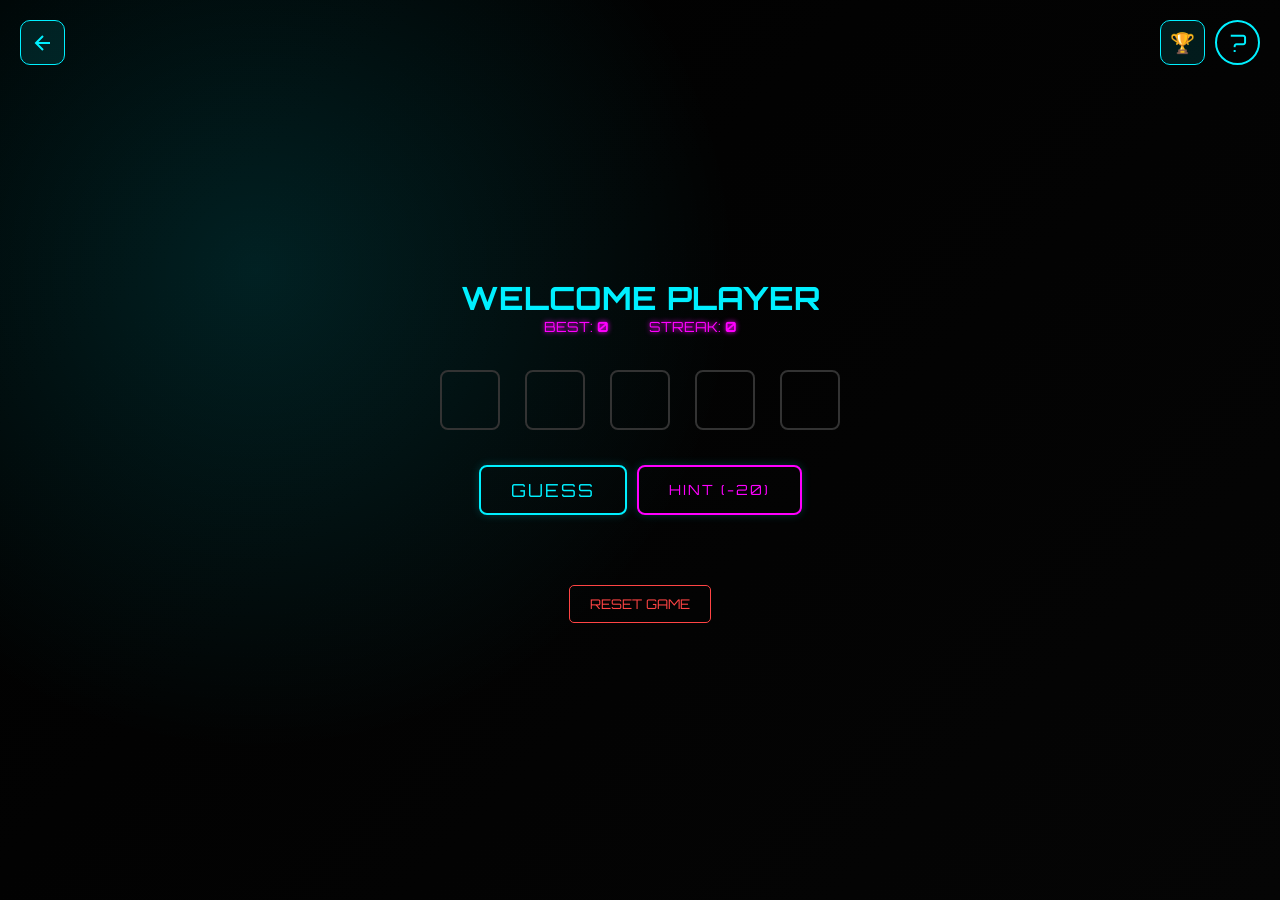
==== game.html @ 66112d00 "update game page" ====
<!DOCTYPE html>
<html lang="en">
<head>
    <meta charset="UTF-8">
    <title>GMT Neon Word Game</title>
    <meta name="viewport" content="width=device-width, initial-scale=1.0">
    <link href="https://fonts.googleapis.com/css2?family=Orbitron:wght@400;700&display=swap" rel="stylesheet">
    <link rel="stylesheet" href="style.css">
</head>
<body>
    <canvas id="particles"></canvas>
    
    <button id="back-to-home" class="back-home-btn" title="Back to Home">
        <svg viewBox="0 0 24 24" width="24" height="24" stroke="currentColor" stroke-width="2" fill="none"><path d="M19 12H5M12 19l-7-7 7-7"/></svg>
    </button>

    <div class="top-right-controls" style="position: fixed; top: 20px; right: 20px; display: flex; gap: 10px; z-index: 1001;">
        <button id="leaderboard-toggle" class="icon-btn" title="Leaderboard">🏆</button>
        <button id="help-btn" class="help-btn">?</button>
    </div>

    <div id="leaderboard-sidebar" class="sidebar">
        <div class="sidebar-header">
            <h3>TOP AGENTS</h3>
            <button id="close-sidebar" class="close-btn">&times;</button>
        </div>
        <div id="leaderboard-list-sidebar">
            </div>
    </div>

    <div id="help-modal" class="modal-overlay">
        <div class="modal-box neon-border">
            <span id="close-help" class="close-btn">&times;</span>
            <h2>HOW TO PLAY</h2>
            <ul class="help-list">
                <li>Guess the <strong>NEON WORD</strong> in 6 tries.</li>
                <li><strong>Pos:</strong> Letters in correct spots.</li>
                <li><strong>Letter:</strong> Right letter, wrong spot.</li>
            </ul>
            <button id="got-it-btn" class="confirm-btn">GOT IT!</button>
        </div>
    </div>

    <div id="win-modal" class="modal-overlay">
        <div class="modal-box neon-border-green">
            <h2 id="win-title">MISSION SUCCESS</h2>
            <p id="win-message">You decoded the word!</p>
            <div style="margin: 20px 0;">
                <h3 id="final-score-display" style="color: #ff00ff;">SCORE: 0</h3>
                <p id="streak-display" style="font-size: 12px; color: #00ff44;">STREAK: 1 DAY</p>
            </div>
            <button id="win-close-btn" class="glow-btn">PLAY AGAIN</button>
        </div>
    </div>

    <div class="game-container">
        <h1 id="welcome-text">WELCOME PLAYER</h1>
        
        <div class="scoreboard-bar">
            <span>BEST: <strong id="high-score-val">0</strong></span>
            <span>STREAK: <strong id="streak-val">0</strong></span>
        </div>

        <div class="guess-box">
            <div id="tile-container">
                <div class="tile"></div><div class="tile"></div><div class="tile"></div><div class="tile"></div><div class="tile"></div>
            </div>
            <div class="action-buttons" style="display: flex; gap: 10px; justify-content: center; margin-top: 20px;">
                <button id="submit-btn" class="glow-btn">GUESS</button>
                <button id="hint-btn" class="glow-btn" style="border-color: #ff00ff; color: #ff00ff; font-size: 14px;">HINT (-20)</button>
            </div>
        </div>

        <div id="result"></div>
        <div id="history"></div>

        <div id="keyboard">
            <div class="keyboard-row" id="row1"></div>
            <div class="keyboard-row" id="row2"></div>
            <div class="keyboard-row" id="row3"></div>
        </div> 

        <audio id="clickSound" src="click.mp3"></audio>
        <audio id="winSound" src="win.mp3"></audio>
        
        <button id="reset-btn" class="danger-glow-btn">RESET GAME</button>
    </div>

    <script src="script.js"></script>
</body>
</html>
---- style.css ----
* { box-sizing: border-box; margin: 0; padding: 0; font-family: 'Orbitron', sans-serif; }
body {
    display: flex; justify-content: center; align-items: center; height: 100vh;
    background: radial-gradient(circle at 20% 30%, #00f0ff22 0%, transparent 40%),
                linear-gradient(135deg, #000000 0%, #050505 100%);
    color: #00f0ff; overflow: hidden;
}

/* --- NEW: Light Mode Theme --- */
body.light-mode {
    /* Soft, clean gradient background instead of plain white */
    background: radial-gradient(circle at 50% 50%, #f0f4f8 0%, #d9e2ec 100%) !important;
    color: #102a43 !important; /* Deep navy for premium readability */
}
/* Glassmorphism Card Effect */
body.light-mode .main-menu, 
body.light-mode .game-container, 
body.light-mode .modal-box, 
body.light-mode .modal-content {
    background: rgba(255, 255, 255, 0.8) !important;
    backdrop-filter: blur(10px);
    border: 1px solid rgba(255, 255, 255, 0.3) !important;
    box-shadow: 0 15px 35px rgba(0, 0, 0, 0.05) !important;
    color: #102a43 !important;
}

/* Profile Box Upgrade */
body.light-mode .profile-box {
    background: #ffffff !important;
    border: 2px solid #00d9ff !important;
    box-shadow: 0 4px 15px rgba(0, 217, 255, 0.2) !important;
}
/* Tiles & Buttons in Light Mode */
body.light-mode .tile {
    background: white;
    border: 2px solid #bcccdc;
    color: #102a43;
}

body.light-mode .tile.active {
    border-color: #00d9ff;
    box-shadow: 0 0 10px rgba(0, 217, 255, 0.3);
}
body.light-mode .game-title {
    color: #007ace;
    text-shadow: none; 
}
body.light-mode .key {
    background: #edf2f7;
    border-color: #cbd5e0;
    color: #4a5568;
}
body.light-mode .key:hover {
    background: #e2e8f0;
}
body.light-mode .start-game-btn {
    background: linear-gradient(135deg, #00d9ff, #00b4d8) !important;
    color: white !important;
    border: none !important;
    box-shadow: 0 4px 15px rgba(0, 217, 255, 0.4) !important;
}

/* Adjust Glow Buttons for Light Bg */
body.light-mode .glow-btn {
    background: linear-gradient(135deg, #6200ea, #3700b3) !important; /* Settings Purple */
    color: white !important;
    border: none !important;
}

body.light-mode .glow-btn:hover {
    background: #0088ff;
    color: #ffffff;
}
body.light-mode .help-btn-home {
    background: linear-gradient(135deg, #d81b60, #ad1457) !important; /* Help Pink */
    color: white !important;
    border: none !important;
}
body.light-mode .exit-btn {
    background: #334e68 !important; /* Neutral Dark Grey/Blue */
    color: white !important;
    border: none !important;
}
/* Modal text specifically */
body.light-mode .modal-box p, 
body.light-mode .modal-box li {
    color: #4a5568;
}
/* --- Settings & Scoreboard Styles --- */
.setting-row {
    display: flex;
    justify-content: space-between;
    align-items: center;
    margin: 20px 0;
}

.scoreboard-bar {
    display: flex;
    justify-content: center;
    gap: 40px;
    margin-bottom: 20px;
    font-size: 14px;
    color: #ff00ff;
    text-shadow: 0 0 5px #ff00ff;
}

input[type="range"] {
    accent-color: #00f0ff;
    cursor: pointer;
    width: 120px;
}
.main-menu {
    text-align: center;
    z-index: 5;
    display: flex;
    flex-direction: column;
    align-items: center;
}

.game-title {
    font-size: 70px;
    line-height: 0.9;
    margin-bottom: 40px;
    color: #00f0ff;
    text-shadow: 0 0 10px #00f0ff, 0 0 30px #0088ff;
    letter-spacing: 5px;
}

.profile-box {
    margin-bottom: 30px;
    padding: 20px;
    border: 1px solid #00f0ff;
    background: rgba(0, 240, 255, 0.05);
    box-shadow: 0 0 15px #00f0ff33;
    border-radius: 12px;
}

#display-name {
    font-size: 18px;
    margin-bottom: 5px;
}

#credit-score {
    font-size: 26px;
    color: #ff00ff; 
    text-shadow: 0 0 10px #ff00ff;
}

/* --- Buttons --- */
.menu-buttons {
    display: flex;
    flex-direction: column;
    gap: 15px;
}

.start-game-btn {
    padding: 15px 40px;
    font-size: 20px;
    background: transparent;
    border: 2px solid #00f0ff;
    color: #00f0ff;
    cursor: pointer;
    transition: 0.3s;
    box-shadow: 0 0 15px #00f0ff;
    text-shadow: 0 0 10px #00f0ff;
}

.start-game-btn:hover {
    background: #00f0ff;
    color: black;
}

.exit-btn {
    padding: 10px 25px;
    background: transparent;
    border: 1px solid #ff4444;
    color: #ff4444;
    cursor: pointer;
    transition: 0.3s;
}

.exit-btn:hover {
    background: #ff4444;
    color: white;
    box-shadow: 0 0 15px #ff4444;
}
/* --- Modals  --- */

.modal{
    position: fixed;
    top: 0;
    left: 0;
    width: 100%;
    height: 100%;
    background: rgba(0, 0, 0, 0.9);
    backdrop-filter: blur(8px);
    display: none; 
    justify-content: center;
    align-items: center;
    z-index: 1000;
}

.modal-content{
    background: #0a0a0a;
    padding: 40px;
    border: 2px solid #00f0ff;
    box-shadow: 0 0 25px #00f0ff;
    text-align: center;
    width: 350px;
    border-radius: 15px;
    position: relative;
}

.modal-overlay {
    position: fixed; top: 0; left: 0; width: 100%; height: 100%;
    background: rgba(0, 0, 0, 0.85); display: none; justify-content: center; align-items: center; z-index: 2000;
}
.modal-box {
    background: #0a0a0a; padding: 40px; border: 2px solid #00f0ff; border-radius: 15px;
    text-align: center; width: 400px; box-shadow: 0 0 30px rgba(0, 240, 255, 0.3);
}
.neon-border-red { border-color: #ff4444; box-shadow: 0 0 30px rgba(255, 68, 68, 0.3); }
.neon-border-green { border-color: #00ff44; box-shadow: 0 0 30px rgba(0, 255, 68, 0.3); }
/* .neon-border-green {
    border-color: #00ff44 !important;
    box-shadow: 0 0 25px #00ff44 !important;
} */
.modal-content input {
    width: 100%;
    padding: 12px;
    margin: 20px 0;
    background: black;
    border: 1px solid #00f0ff;
    color: #00f0ff;
    text-align: center;
    outline: none;
}

.confirm-btn {
    padding: 10px 30px;
    background: transparent;
    border: 1px solid #00f0ff;
    color: #00f0ff;
    cursor: pointer;
    transition: 0.3s;
}

.confirm-btn:hover {
    background: #00f0ff;
    color: black;
}

.exit-btn-final {
    padding: 10px 30px;
    background: #ff4444;
    border: none;
    color: white;
    cursor: pointer;
    box-shadow: 0 0 10px #ff4444;
}


.game-container {
    text-align: center;
    z-index: 1;
}

#tile-container {
    display: flex;
    justify-content: center;
    gap: 15px;
    margin: 30px 0;
}

.tile {
    width: 60px; height: 60px; border: 2px solid #333; margin: 5px;
    display: flex; justify-content: center; align-items: center; font-size: 28px;
    border-radius: 8px; transition: 0.2s;
}
.tile.active { border-color: #00f0ff; box-shadow: 0 0 10px #00f0ff; }

#keyboard {
    margin-top: 30px;
}

.keyboard-row {
    display: flex;
    justify-content: center;
    margin: 5px 0;
}

.key {
    background: rgba(0, 240, 255, 0.1);
    border: 1px solid #00f0ff;
    color: #00f0ff;
    padding: 12px 18px;
    margin: 4px;
    border-radius: 8px;
    cursor: pointer;
    font-size: 14px;
    font-weight: bold;
    transition: 0.2s;
}

.key:hover {
    background: #00f0ff;
    color: black;
    box-shadow: 0 0 15px #00f0ff;
}

.key.large {
    min-width: 80px;
}


.loading {
    position: fixed;
    top: 0;
    left: 0;
    width: 100%;
    height: 100%;
    background: black;
    display: none;
    flex-direction: column;
    justify-content: center;
    align-items: center;
    z-index: 2000;
}

.loader {
    border: 4px solid transparent;
    border-top: 4px solid #00f0ff;
    border-radius: 50%;
    width: 60px;
    height: 60px;
    animation: spin 1s linear infinite;
    margin-bottom: 20px;
}

@keyframes spin {
    to { transform: rotate(360deg); }
}


.help-btn {
    position: fixed;
    top: 20px;
    right: 20px;
    width: 45px;
    height: 45px;
    border-radius: 50%;
    background: transparent;
    border: 2px solid #00f0ff;
    color: #00f0ff;
    font-size: 24px;
    cursor: pointer;
    z-index: 1000;
}


#particles {
    position: fixed;
    top: 0;
    left: 0;
    z-index: -1;
}


.key.correct { background: #00ff44 !important; color: black; }
.key.present { background: #ffff00 !important; color: black; }
.key.absent { background: #333 !important; opacity: 0.4; }

/* --- Navigation Arrow --- */
.back-home-btn {
    position: fixed; top: 20px; left: 20px;
    background: rgba(0, 240, 255, 0.1); border: 1px solid #00f0ff; color: #00f0ff;
    width: 45px; height: 45px; border-radius: 10px; cursor: pointer; z-index: 1000;
    display: flex; justify-content: center; align-items: center; transition: 0.3s;
}
.back-home-btn:hover { background: #00f0ff; color: black; box-shadow: 0 0 20px #00f0ff; }

.modal-box {
    padding: 30px; 
    line-height: 1.5;
}

.help-list {
    text-align: left;
    margin: 20px 0;
    padding-left: 20px;
}




/* --- Attractive Game Buttons --- */
.glow-btn {
    padding: 12px 30px; font-size: 18px; background: transparent; border: 2px solid #00f0ff;
    color: #00f0ff; cursor: pointer; border-radius: 8px; transition: 0.4s;
    text-transform: uppercase; letter-spacing: 2px; box-shadow: 0 0 10px rgba(0, 240, 255, 0.2);
}
.glow-btn:hover { background: #00f0ff; color: black; box-shadow: 0 0 30px #00f0ff; }

.danger-glow-btn {
    margin-top: 25px; padding: 10px 20px; background: transparent; border: 1px solid #ff4444;
    color: #ff4444; cursor: pointer; border-radius: 5px; transition: 0.3s;
}
.danger-glow-btn:hover { background: #ff4444; color: white; box-shadow: 0 0 15px #ff4444; }

.help-btn-home {
    padding: 10px 25px;
    background: transparent;
    border: 1px solid #ff00ff;
    color: #ff00ff;
    cursor: pointer;
    transition: 0.3s;
    margin-top: 5px;
}
.help-btn-home:hover {
    background: #ff00ff;
    color: white;
    box-shadow: 0 0 15px #ff00ff;
}
/* Hint Tile Animation */
.tile.hint-reveal {
    border-color: #ff00ff !important;
    color: #ff00ff !important;
    text-shadow: 0 0 15px #ff00ff;
    animation: pulse-hint 1.5s infinite;
}

@keyframes pulse-hint {
    0% { transform: scale(1); opacity: 1; }
    50% { transform: scale(1.1); opacity: 0.7; }
    100% { transform: scale(1); opacity: 1; }
}

/* Light Mode Adjustment for Hint */
body.light-mode #hint-btn {
    background: linear-gradient(135deg, #ff00ff, #b300b3) !important;
    color: white !important;
    border: none !important;
}
#final-score-display {
    animation: glow-pulse 1.5s infinite;
    font-weight: bold;
}@keyframes glow-pulse {
    0% { text-shadow: 0 0 5px #ff00ff; }
    50% { text-shadow: 0 0 20px #ff00ff, 0 0 30px #00f0ff; }
    100% { text-shadow: 0 0 5px #ff00ff; }
}
/* Floating Trophy Button */
.icon-btn {
    width: 45px;
    height: 45px;
    display: flex;
    justify-content: center;
    align-items: center;
    background: rgba(0, 240, 255, 0.1);
    border: 1px solid #00f0ff;
    border-radius: 10px;
    cursor: pointer;
    font-size: 20px;
    transition: 0.3s;
}

.icon-btn:hover { box-shadow: 0 0 20px #00f0ff; background: #00f0ff; }

/* The Sidebar */
.sidebar {
    position: fixed;
    top: 0;
    right: -350px; /* Hidden by default */
    width: 300px;
    height: 100%;
    background: rgba(10, 10, 10, 0.85);
    backdrop-filter: blur(15px);
    border-left: 2px solid #00f0ff;
    z-index: 2001;
    transition: 0.5s cubic-bezier(0.175, 0.885, 0.32, 1.275);
    padding: 30px;
}
.sidebar.open { right: 0; }

.sidebar-header {
    display: flex; justify-content: space-between; align-items: center;
    margin-bottom: 30px; border-bottom: 1px solid #00f0ff; padding-bottom: 10px;
}

/* Leaderboard Rows */
.leader-row {
    display: flex; justify-content: space-between; align-items: center;
    padding: 15px 10px; margin-bottom: 10px;
    background: rgba(255, 255, 255, 0.05);
    border-radius: 8px; transition: 0.3s;
}
.leader-row:hover { background: rgba(0, 240, 255, 0.1); transform: translateX(-5px); }

/* Highlight Rank 1 */
.leader-row:nth-child(1) { border: 1px solid #ff00ff; box-shadow: 0 0 10px rgba(255, 0, 255, 0.3); }

/* Light Mode Overrides */
body.light-mode .sidebar { background: rgba(255, 255, 255, 0.9); border-left: 2px solid #0088ff; }
body.light-mode .leader-row { background: #f0f4f8; color: #1a202c; }
.top-right-controls {
    position: fixed;
    top: 20px;
    right: 20px;
    display: flex;
    flex-direction: row; /* Ensure they stay side-by-side */
    gap: 15px;           /* Modern spacing */
    z-index: 1001;
}
.top-right-controls .icon-btn, 
.top-right-controls .help-btn {
    position: relative !important; /* This breaks them out of the overlapping 'fixed' state */
    top: auto !important;
    right: auto !important;
    margin: 0;
}
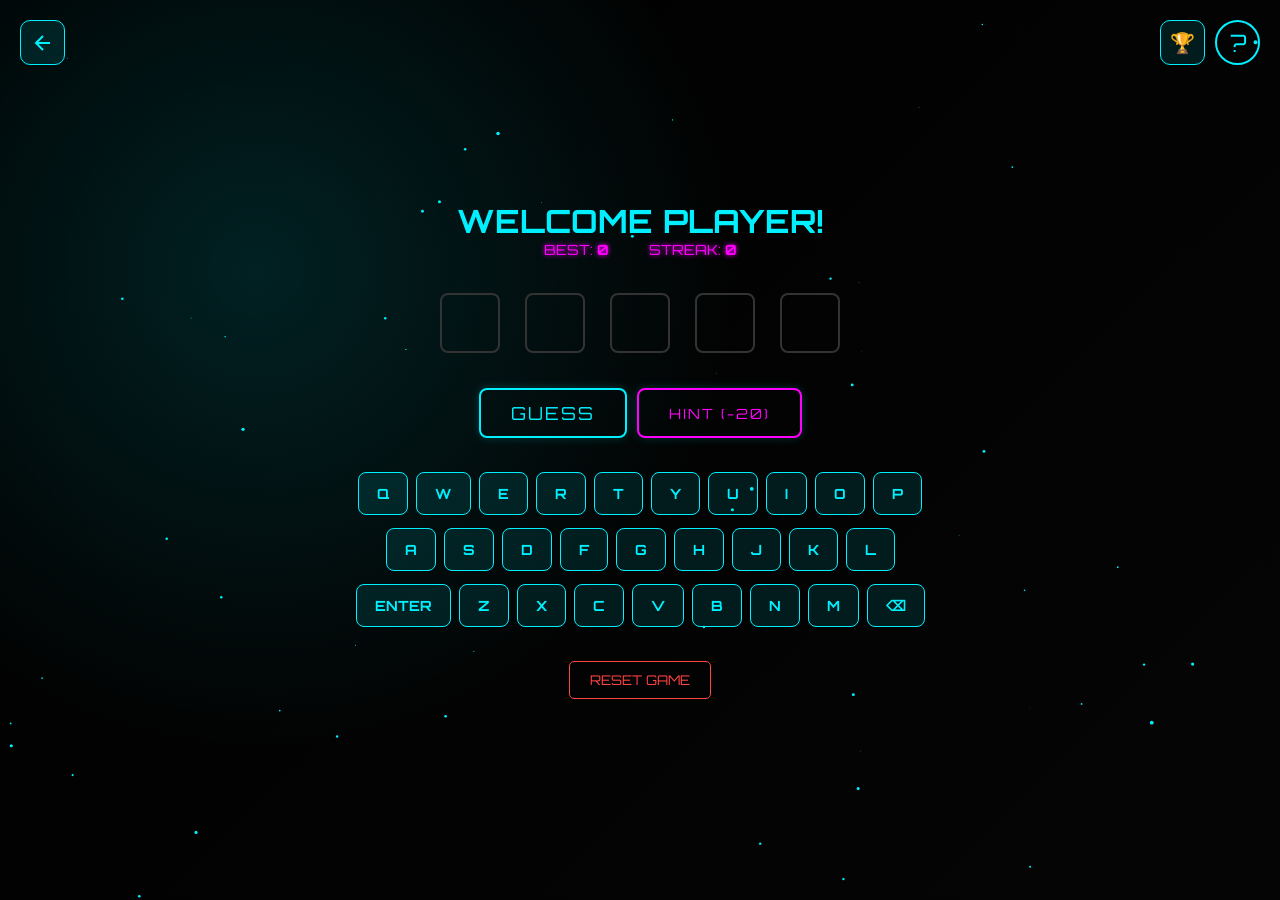
==== commit 96f574e8: "new audio features  and fix styling issues" ====
--- a/game.html
+++ b/game.html
@@ -82,10 +82,14 @@
 
         <audio id="clickSound" src="click.mp3"></audio>
         <audio id="winSound" src="win.mp3"></audio>
-        
+        <audio id="keyboardSound" src="keyboard_typing.mp3"></audio>
+        <audio id="bgSound" src="bg_sound.mp3" loop></audio>
         <button id="reset-btn" class="danger-glow-btn">RESET GAME</button>
     </div>
-
+   <div id="loading-screen" class="loading" style="display: none;">
+        <div class="loader"></div>
+        <p>Loading Game...</p>
+    </div>
     <script src="script.js"></script>
 </body>
 </html>
--- a/style.css
+++ b/style.css
@@ -14,14 +14,15 @@
     color: #102a43 !important; /* Deep navy for premium readability */
 }
 /* Glassmorphism Card Effect */
-body.light-mode .main-menu, 
-body.light-mode .game-container, 
+/* body.light-mode .main-menu,  */
+/* body.light-mode .game-container,  */
 body.light-mode .modal-box, 
 body.light-mode .modal-content {
-    background: rgba(255, 255, 255, 0.8) !important;
-    backdrop-filter: blur(10px);
+    background: radial-gradient(circle at 50% 50%, #f0f4f8 0%, #d9e2ec 100%) !important;
+    /* background: rgba(255, 255, 255, 0.8) !important; */
+    /* backdrop-filter: blur(10px);
     border: 1px solid rgba(255, 255, 255, 0.3) !important;
-    box-shadow: 0 15px 35px rgba(0, 0, 0, 0.05) !important;
+    box-shadow: 0 15px 35px rgba(0, 0, 0, 0.05) !important; */
     color: #102a43 !important;
 }
 
@@ -67,7 +68,41 @@
     color: white !important;
     border: none !important;
 }
-
+body.light-mode .back-home-btn {
+    background: rgba(255, 255, 255, 0.7) !important;
+    border: 1px solid #cbd5e0 !important;
+    color: #4a5568 !important; /* Soft dark grey for the arrow */
+    box-shadow: 0 4px 6px rgba(0, 0, 0, 0.05) !important;
+}
+
+body.light-mode .back-home-btn:hover {
+    background: #ffffff !important;
+    color: #00d9ff !important; /* Neon blue highlight on hover */
+    border-color: #00d9ff !important;
+    box-shadow: 0 4px 15px rgba(0, 217, 255, 0.2) !important;
+}
+body.light-mode .icon-btn,
+body.light-mode .help-btn {
+    background: #ffffff !important;
+    border: 1px solid #e2e8f0 !important;
+    color: #1a202c !important; /* Darker text for readability */
+    box-shadow: 0 2px 10px rgba(0, 0, 0, 0.05) !important;
+}
+
+/* Specific hover state for the Trophy (Icon) button */
+body.light-mode .icon-btn:hover {
+    background: #fffaf0 !important; /* Slight gold tint */
+    border-color: #ecc94b !important;
+    box-shadow: 0 4px 15px rgba(236, 201, 75, 0.3) !important;
+}
+
+/* Specific hover state for the Help (?) button */
+body.light-mode .help-btn:hover {
+    background: #fff5f7 !important; /* Slight pink tint */
+    border-color: #ff00ff !important;
+    color: #ff00ff !important;
+    box-shadow: 0 4px 15px rgba(255, 0, 255, 0.2) !important;
+}
 body.light-mode .glow-btn:hover {
     background: #0088ff;
     color: #ffffff;
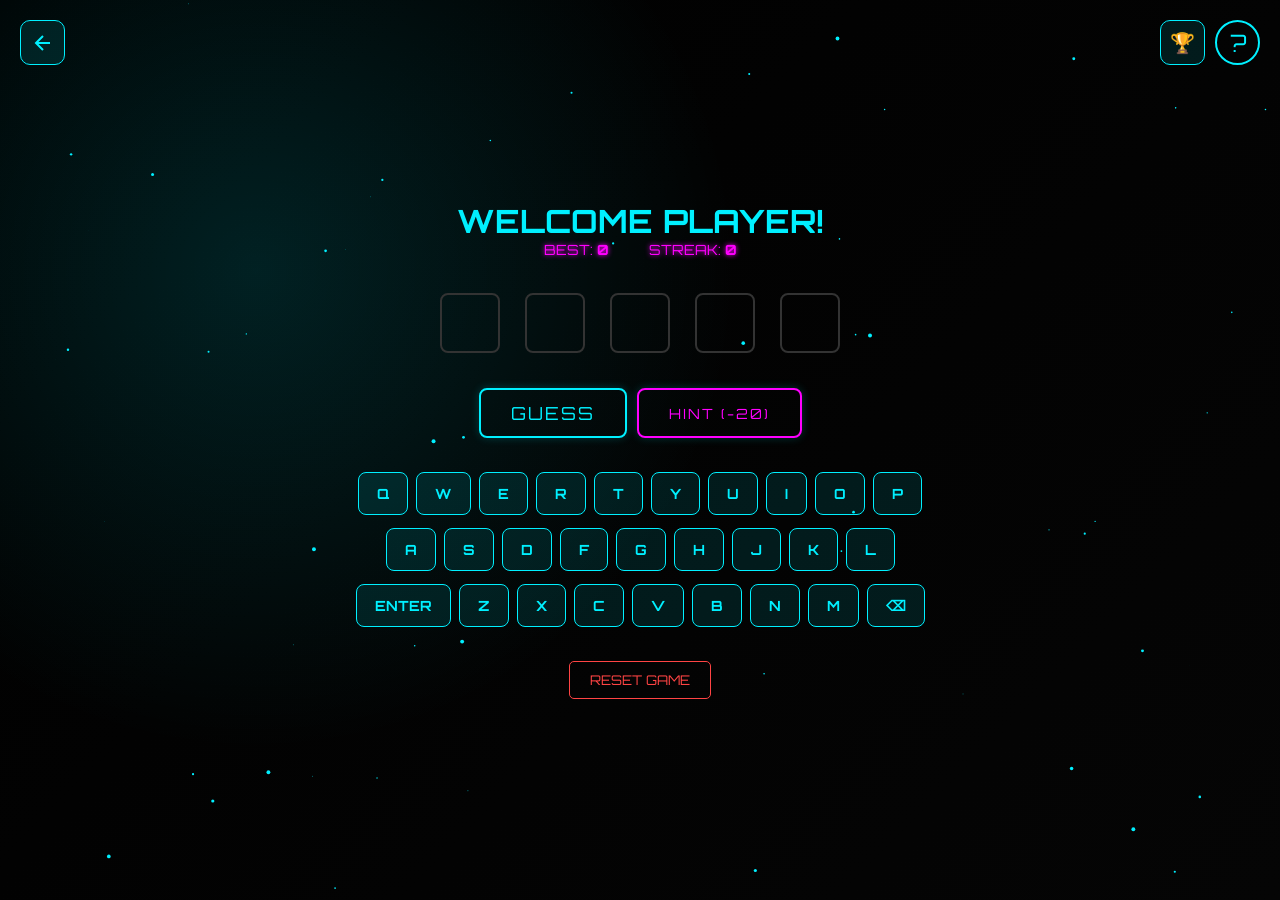
==== commit 3c9df5b6: "typing sound" ====
--- a/game.html
+++ b/game.html
@@ -84,6 +84,7 @@
         <audio id="winSound" src="win.mp3"></audio>
         <audio id="keyboardSound" src="keyboard_typing.mp3"></audio>
         <audio id="bgSound" src="bg_sound.mp3" loop></audio>
+        <audio id="bgSound" src="type_sound.mp3" loop></audio>
         <button id="reset-btn" class="danger-glow-btn">RESET GAME</button>
     </div>
    <div id="loading-screen" class="loading" style="display: none;">
--- a/style.css
+++ b/style.css
@@ -324,7 +324,17 @@
     justify-content: center;
     margin: 5px 0;
 }
-
+.key:active {
+    transform: scale(0.9); /* Shrinks slightly when clicked */
+    transition: transform 0.05s;
+}
+
+/* Optional: Add a subtle glow when typing on physical keyboard */
+.key.highlight-press {
+    background: #00f0ff !important;
+    color: black !important;
+    box-shadow: 0 0 15px #00f0ff !important;
+}
 .key {
     background: rgba(0, 240, 255, 0.1);
     border: 1px solid #00f0ff;
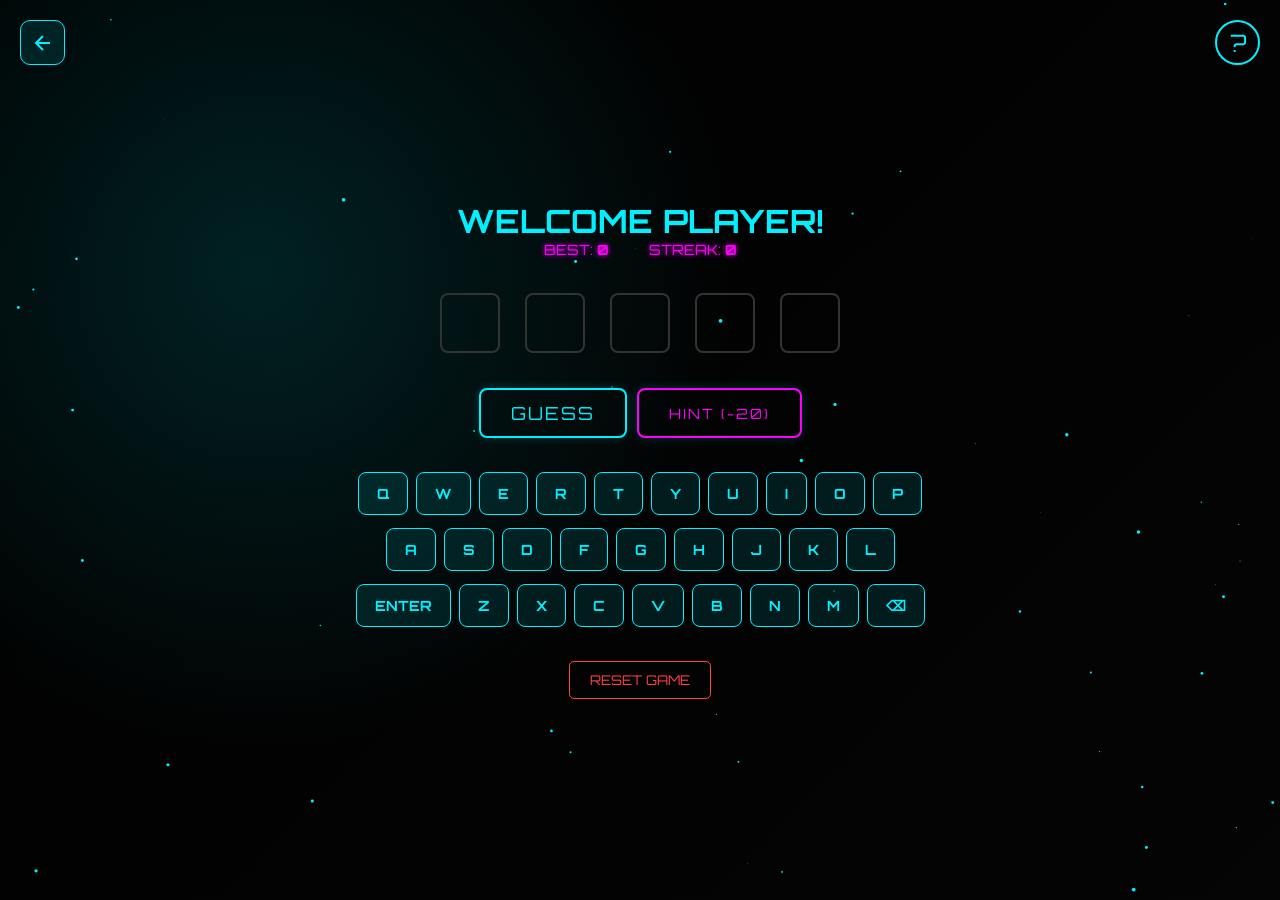
==== commit 662c0389: "remove local leader sidebar and fix audio issue" ====
--- a/game.html
+++ b/game.html
@@ -15,18 +15,11 @@
     </button>
 
     <div class="top-right-controls" style="position: fixed; top: 20px; right: 20px; display: flex; gap: 10px; z-index: 1001;">
-        <button id="leaderboard-toggle" class="icon-btn" title="Leaderboard">🏆</button>
+     
         <button id="help-btn" class="help-btn">?</button>
     </div>
 
-    <div id="leaderboard-sidebar" class="sidebar">
-        <div class="sidebar-header">
-            <h3>TOP AGENTS</h3>
-            <button id="close-sidebar" class="close-btn">&times;</button>
-        </div>
-        <div id="leaderboard-list-sidebar">
-            </div>
-    </div>
+
 
     <div id="help-modal" class="modal-overlay">
         <div class="modal-box neon-border">
@@ -84,7 +77,7 @@
         <audio id="winSound" src="win.mp3"></audio>
         <audio id="keyboardSound" src="keyboard_typing.mp3"></audio>
         <audio id="bgSound" src="bg_sound.mp3" loop></audio>
-        <audio id="bgSound" src="type_sound.mp3" loop></audio>
+      
         <button id="reset-btn" class="danger-glow-btn">RESET GAME</button>
     </div>
    <div id="loading-screen" class="loading" style="display: none;">
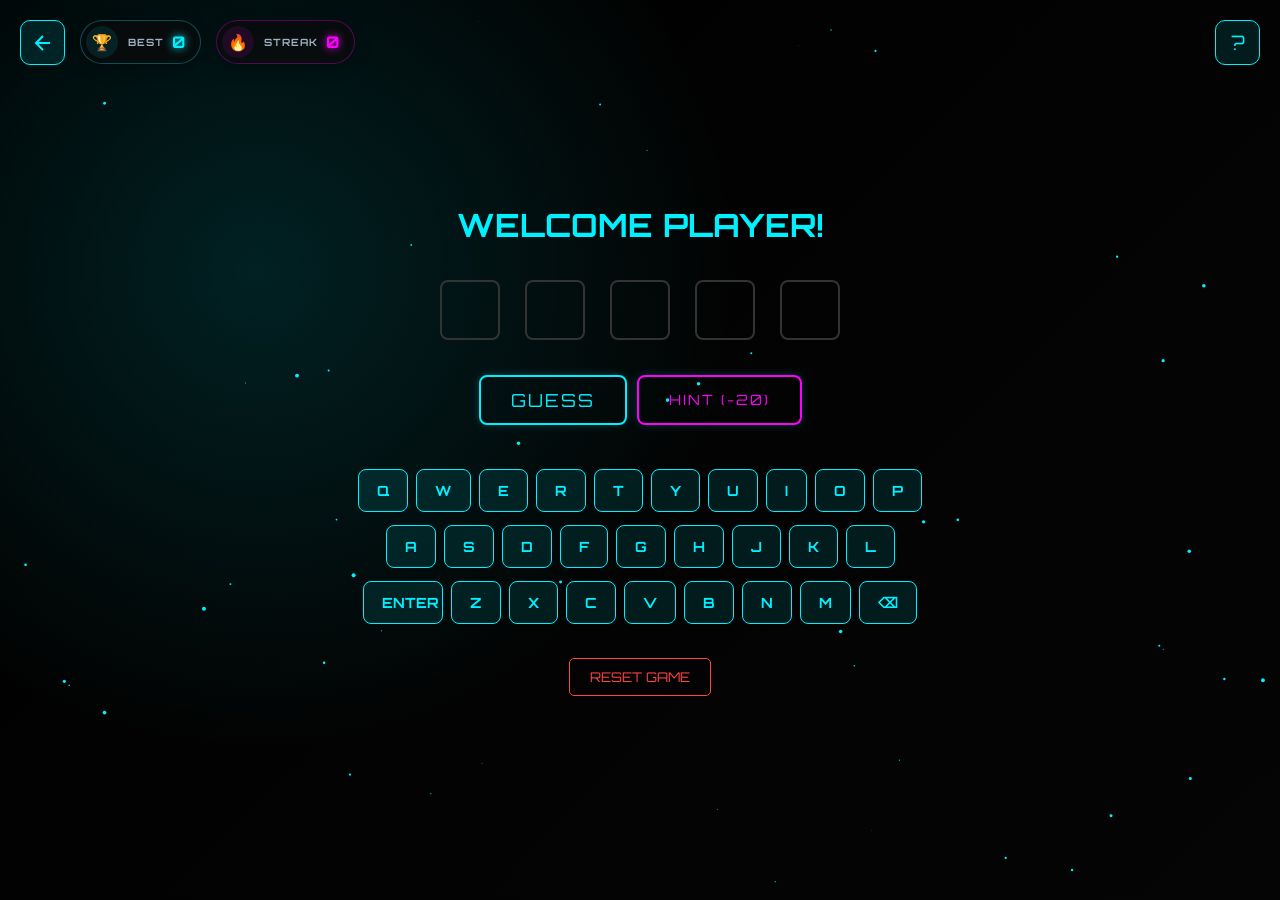
==== commit afa5dbac: "UI update" ====
--- a/game.html
+++ b/game.html
@@ -13,27 +13,77 @@
     <button id="back-to-home" class="back-home-btn" title="Back to Home">
         <svg viewBox="0 0 24 24" width="24" height="24" stroke="currentColor" stroke-width="2" fill="none"><path d="M19 12H5M12 19l-7-7 7-7"/></svg>
     </button>
-
-    <div class="top-right-controls" style="position: fixed; top: 20px; right: 20px; display: flex; gap: 10px; z-index: 1001;">
-     
+    <div class="top-left-stats">
+        <div class="stat-pill best-pill" title="High Score">
+            <div class="stat-icon">🏆</div>
+            <span class="stat-label">BEST</span>
+            <strong id="high-score-val" class="stat-value">0</strong>
+        </div>
+        
+        <div class="stat-pill streak-pill" title="Win Streak">
+            <div class="stat-icon">🔥</div>
+            <span class="stat-label">STREAK</span>
+            <strong id="streak-val" class="stat-value">0</strong>
+        </div>
+    </div>
+    <div class="top-right-controls" style="position: fixed; top: 20px; right: 20px; display: flex; gap: 10px; z-index: 1001;">  
         <button id="help-btn" class="help-btn">?</button>
     </div>
+<!-- UPGRADED HELP MODAL -->
+<div id="help-modal" class="modal-overlay">
+    <div class="modal-box premium-modal">
+        <span id="close-help" class="premium-close-btn">&times;</span>
+        
+        <h2 class="modal-title">HOW TO PLAY</h2>
+        <p class="modal-subtitle">Decode the <strong>NEON WORD</strong> in 6 attempts.</p>
+        
+        <div class="tutorial-container">
+            <!-- Example 1: Correct Position -->
+            <div class="tutorial-example">
+                <div class="tutorial-row">
+                    <div class="mini-tile correct-demo">P</div>
+                    <div class="mini-tile">L</div>
+                    <div class="mini-tile">A</div>
+                    <div class="mini-tile">N</div>
+                    <div class="mini-tile">E</div>
+                </div>
+                <p class="tutorial-text"><span class="highlight-green">POS:</span> The letter <strong>P</strong> is in the correct spot.</p>
+            </div>
 
+            <!-- Example 2: Wrong Position -->
+            <div class="tutorial-example">
+                <div class="tutorial-row">
+                    <div class="mini-tile">G</div>
+                    <div class="mini-tile">H</div>
+                    <div class="mini-tile present-demo">O</div>
+                    <div class="mini-tile">S</div>
+                    <div class="mini-tile">T</div>
+                </div>
+                <p class="tutorial-text"><span class="highlight-yellow">LETTER:</span> The letter <strong>O</strong> is in the word but in the wrong spot.</p>
+            </div>
+        </div>
 
-
-    <div id="help-modal" class="modal-overlay">
-        <div class="modal-box neon-border">
-            <span id="close-help" class="close-btn">&times;</span>
-            <h2>HOW TO PLAY</h2>
-            <ul class="help-list">
-                <li>Guess the <strong>NEON WORD</strong> in 6 tries.</li>
-                <li><strong>Pos:</strong> Letters in correct spots.</li>
-                <li><strong>Letter:</strong> Right letter, wrong spot.</li>
-            </ul>
-            <button id="got-it-btn" class="confirm-btn">GOT IT!</button>
+        <button id="got-it-btn" class="glow-btn full-width-btn">MISSION ACCEPTED</button>
+    </div>
+</div>
+<!-- HINT CONFIRMATION MODAL -->
+<div id="hint-modal" class="modal-overlay">
+    <div class="modal-box premium-modal">
+        <span id="close-hint" class="premium-close-btn">&times;</span>
+        
+        <h2 class="modal-title">ACQUIRE INTEL?</h2>
+        <p class="modal-subtitle" style="margin-bottom: 15px;">Scanning the database for a correct letter will cost <strong class="highlight-yellow">20 CREDITS</strong>.</p>
+        
+        <p id="current-credits-display" style="font-size: 16px; font-weight: bold; margin-bottom: 25px; letter-spacing: 2px;">
+            FUNDS: <span id="hint-funds-val">0</span>
+        </p>
+        
+        <div class="modal-btn-group">
+            <button id="cancel-hint-btn" class="danger-glow-btn">CANCEL</button>
+            <button id="confirm-hint-btn" class="glow-btn">CONFIRM</button>
         </div>
     </div>
-
+</div>
     <div id="win-modal" class="modal-overlay">
         <div class="modal-box neon-border-green">
             <h2 id="win-title">MISSION SUCCESS</h2>
@@ -48,11 +98,6 @@
 
     <div class="game-container">
         <h1 id="welcome-text">WELCOME PLAYER</h1>
-        
-        <div class="scoreboard-bar">
-            <span>BEST: <strong id="high-score-val">0</strong></span>
-            <span>STREAK: <strong id="streak-val">0</strong></span>
-        </div>
 
         <div class="guess-box">
             <div id="tile-container">
--- a/style.css
+++ b/style.css
@@ -1,5 +1,6 @@
 
 * { box-sizing: border-box; margin: 0; padding: 0; font-family: 'Orbitron', sans-serif; }
+
 body {
     display: flex; justify-content: center; align-items: center; height: 100vh;
     background: radial-gradient(circle at 20% 30%, #00f0ff22 0%, transparent 40%),
@@ -7,305 +8,48 @@
     color: #00f0ff; overflow: hidden;
 }
 
-/* --- NEW: Light Mode Theme --- */
-body.light-mode {
-    /* Soft, clean gradient background instead of plain white */
-    background: radial-gradient(circle at 50% 50%, #f0f4f8 0%, #d9e2ec 100%) !important;
-    color: #102a43 !important; /* Deep navy for premium readability */
-}
-/* Glassmorphism Card Effect */
-/* body.light-mode .main-menu,  */
-/* body.light-mode .game-container,  */
-body.light-mode .modal-box, 
-body.light-mode .modal-content {
-    background: radial-gradient(circle at 50% 50%, #f0f4f8 0%, #d9e2ec 100%) !important;
-    /* background: rgba(255, 255, 255, 0.8) !important; */
-    /* backdrop-filter: blur(10px);
-    border: 1px solid rgba(255, 255, 255, 0.3) !important;
-    box-shadow: 0 15px 35px rgba(0, 0, 0, 0.05) !important; */
-    color: #102a43 !important;
-}
-
-/* Profile Box Upgrade */
-body.light-mode .profile-box {
-    background: #ffffff !important;
-    border: 2px solid #00d9ff !important;
-    box-shadow: 0 4px 15px rgba(0, 217, 255, 0.2) !important;
-}
-/* Tiles & Buttons in Light Mode */
-body.light-mode .tile {
-    background: white;
-    border: 2px solid #bcccdc;
-    color: #102a43;
-}
-
-body.light-mode .tile.active {
-    border-color: #00d9ff;
-    box-shadow: 0 0 10px rgba(0, 217, 255, 0.3);
-}
-body.light-mode .game-title {
-    color: #007ace;
-    text-shadow: none; 
-}
-body.light-mode .key {
-    background: #edf2f7;
-    border-color: #cbd5e0;
-    color: #4a5568;
-}
-body.light-mode .key:hover {
-    background: #e2e8f0;
-}
-body.light-mode .start-game-btn {
-    background: linear-gradient(135deg, #00d9ff, #00b4d8) !important;
-    color: white !important;
-    border: none !important;
-    box-shadow: 0 4px 15px rgba(0, 217, 255, 0.4) !important;
-}
-
-/* Adjust Glow Buttons for Light Bg */
-body.light-mode .glow-btn {
-    background: linear-gradient(135deg, #6200ea, #3700b3) !important; /* Settings Purple */
-    color: white !important;
-    border: none !important;
-}
-body.light-mode .back-home-btn {
-    background: rgba(255, 255, 255, 0.7) !important;
-    border: 1px solid #cbd5e0 !important;
-    color: #4a5568 !important; /* Soft dark grey for the arrow */
-    box-shadow: 0 4px 6px rgba(0, 0, 0, 0.05) !important;
-}
-
-body.light-mode .back-home-btn:hover {
-    background: #ffffff !important;
-    color: #00d9ff !important; /* Neon blue highlight on hover */
-    border-color: #00d9ff !important;
-    box-shadow: 0 4px 15px rgba(0, 217, 255, 0.2) !important;
-}
-body.light-mode .icon-btn,
-body.light-mode .help-btn {
-    background: #ffffff !important;
-    border: 1px solid #e2e8f0 !important;
-    color: #1a202c !important; /* Darker text for readability */
-    box-shadow: 0 2px 10px rgba(0, 0, 0, 0.05) !important;
-}
-
-/* Specific hover state for the Trophy (Icon) button */
-body.light-mode .icon-btn:hover {
-    background: #fffaf0 !important; /* Slight gold tint */
-    border-color: #ecc94b !important;
-    box-shadow: 0 4px 15px rgba(236, 201, 75, 0.3) !important;
-}
-
-/* Specific hover state for the Help (?) button */
-body.light-mode .help-btn:hover {
-    background: #fff5f7 !important; /* Slight pink tint */
-    border-color: #ff00ff !important;
-    color: #ff00ff !important;
-    box-shadow: 0 4px 15px rgba(255, 0, 255, 0.2) !important;
-}
-body.light-mode .glow-btn:hover {
-    background: #0088ff;
-    color: #ffffff;
-}
-body.light-mode .help-btn-home {
-    background: linear-gradient(135deg, #d81b60, #ad1457) !important; /* Help Pink */
-    color: white !important;
-    border: none !important;
-}
-body.light-mode .exit-btn {
-    background: #334e68 !important; /* Neutral Dark Grey/Blue */
-    color: white !important;
-    border: none !important;
-}
-/* Modal text specifically */
-body.light-mode .modal-box p, 
-body.light-mode .modal-box li {
-    color: #4a5568;
-}
-/* --- Settings & Scoreboard Styles --- */
-.setting-row {
-    display: flex;
-    justify-content: space-between;
-    align-items: center;
-    margin: 20px 0;
-}
+#particles {
+    position: fixed; top: 0; left: 0; z-index: -1;
+}
+
+
+.main-menu {
+    text-align: center; z-index: 5; display: flex; flex-direction: column; align-items: center;
+}
+
+.game-title {
+    font-size: 70px; line-height: 0.9; margin-bottom: 40px;
+    color: #00f0ff; text-shadow: 0 0 10px #00f0ff, 0 0 30px #0088ff; letter-spacing: 5px;
+}
+
+.profile-box {
+    margin-bottom: 30px; padding: 20px; border: 1px solid #00f0ff;
+    background: rgba(0, 240, 255, 0.05); box-shadow: 0 0 15px #00f0ff33; border-radius: 12px;
+}
+
+#display-name { font-size: 18px; margin-bottom: 5px; }
+#credit-score { font-size: 26px; color: #ff00ff; text-shadow: 0 0 10px #ff00ff; }
 
 .scoreboard-bar {
-    display: flex;
-    justify-content: center;
-    gap: 40px;
-    margin-bottom: 20px;
-    font-size: 14px;
-    color: #ff00ff;
-    text-shadow: 0 0 5px #ff00ff;
-}
-
-input[type="range"] {
-    accent-color: #00f0ff;
-    cursor: pointer;
-    width: 120px;
-}
-.main-menu {
-    text-align: center;
-    z-index: 5;
-    display: flex;
-    flex-direction: column;
-    align-items: center;
-}
-
-.game-title {
-    font-size: 70px;
-    line-height: 0.9;
-    margin-bottom: 40px;
-    color: #00f0ff;
-    text-shadow: 0 0 10px #00f0ff, 0 0 30px #0088ff;
-    letter-spacing: 5px;
-}
-
-.profile-box {
-    margin-bottom: 30px;
-    padding: 20px;
-    border: 1px solid #00f0ff;
-    background: rgba(0, 240, 255, 0.05);
-    box-shadow: 0 0 15px #00f0ff33;
-    border-radius: 12px;
-}
-
-#display-name {
-    font-size: 18px;
-    margin-bottom: 5px;
-}
-
-#credit-score {
-    font-size: 26px;
-    color: #ff00ff; 
-    text-shadow: 0 0 10px #ff00ff;
-}
-
-/* --- Buttons --- */
-.menu-buttons {
-    display: flex;
-    flex-direction: column;
-    gap: 15px;
-}
-
-.start-game-btn {
-    padding: 15px 40px;
-    font-size: 20px;
-    background: transparent;
-    border: 2px solid #00f0ff;
-    color: #00f0ff;
-    cursor: pointer;
-    transition: 0.3s;
-    box-shadow: 0 0 15px #00f0ff;
-    text-shadow: 0 0 10px #00f0ff;
-}
-
-.start-game-btn:hover {
-    background: #00f0ff;
-    color: black;
-}
-
-.exit-btn {
-    padding: 10px 25px;
-    background: transparent;
-    border: 1px solid #ff4444;
-    color: #ff4444;
-    cursor: pointer;
-    transition: 0.3s;
-}
-
-.exit-btn:hover {
-    background: #ff4444;
-    color: white;
-    box-shadow: 0 0 15px #ff4444;
-}
-/* --- Modals  --- */
-
-.modal{
-    position: fixed;
-    top: 0;
-    left: 0;
-    width: 100%;
-    height: 100%;
-    background: rgba(0, 0, 0, 0.9);
-    backdrop-filter: blur(8px);
-    display: none; 
-    justify-content: center;
-    align-items: center;
-    z-index: 1000;
-}
-
-.modal-content{
-    background: #0a0a0a;
-    padding: 40px;
-    border: 2px solid #00f0ff;
-    box-shadow: 0 0 25px #00f0ff;
-    text-align: center;
-    width: 350px;
-    border-radius: 15px;
-    position: relative;
-}
-
-.modal-overlay {
-    position: fixed; top: 0; left: 0; width: 100%; height: 100%;
-    background: rgba(0, 0, 0, 0.85); display: none; justify-content: center; align-items: center; z-index: 2000;
-}
-.modal-box {
-    background: #0a0a0a; padding: 40px; border: 2px solid #00f0ff; border-radius: 15px;
-    text-align: center; width: 400px; box-shadow: 0 0 30px rgba(0, 240, 255, 0.3);
-}
-.neon-border-red { border-color: #ff4444; box-shadow: 0 0 30px rgba(255, 68, 68, 0.3); }
-.neon-border-green { border-color: #00ff44; box-shadow: 0 0 30px rgba(0, 255, 68, 0.3); }
-/* .neon-border-green {
-    border-color: #00ff44 !important;
-    box-shadow: 0 0 25px #00ff44 !important;
-} */
-.modal-content input {
-    width: 100%;
-    padding: 12px;
-    margin: 20px 0;
-    background: black;
-    border: 1px solid #00f0ff;
-    color: #00f0ff;
-    text-align: center;
-    outline: none;
-}
-
-.confirm-btn {
-    padding: 10px 30px;
-    background: transparent;
-    border: 1px solid #00f0ff;
-    color: #00f0ff;
-    cursor: pointer;
-    transition: 0.3s;
-}
-
-.confirm-btn:hover {
-    background: #00f0ff;
-    color: black;
-}
-
-.exit-btn-final {
-    padding: 10px 30px;
-    background: #ff4444;
-    border: none;
-    color: white;
-    cursor: pointer;
-    box-shadow: 0 0 10px #ff4444;
-}
-
-
-.game-container {
-    text-align: center;
-    z-index: 1;
-}
+    display: flex; justify-content: center; gap: 40px; margin-bottom: 20px;
+    font-size: 14px; color: #ff00ff; text-shadow: 0 0 5px #ff00ff;
+}
+
+#final-score-display {
+    animation: glow-pulse 1.5s infinite; font-weight: bold;
+}
+
+@keyframes glow-pulse {
+    0% { text-shadow: 0 0 5px #ff00ff; }
+    50% { text-shadow: 0 0 20px #ff00ff, 0 0 30px #00f0ff; }
+    100% { text-shadow: 0 0 5px #ff00ff; }
+}
+
+
+.game-container { text-align: center; z-index: 1; }
 
 #tile-container {
-    display: flex;
-    justify-content: center;
-    gap: 15px;
-    margin: 30px 0;
+    display: flex; justify-content: center; gap: 15px; margin: 30px 0;
 }
 
 .tile {
@@ -313,110 +57,90 @@
     display: flex; justify-content: center; align-items: center; font-size: 28px;
     border-radius: 8px; transition: 0.2s;
 }
+
 .tile.active { border-color: #00f0ff; box-shadow: 0 0 10px #00f0ff; }
 
-#keyboard {
-    margin-top: 30px;
-}
-
-.keyboard-row {
-    display: flex;
-    justify-content: center;
-    margin: 5px 0;
-}
-.key:active {
-    transform: scale(0.9); /* Shrinks slightly when clicked */
-    transition: transform 0.05s;
-}
-
-/* Optional: Add a subtle glow when typing on physical keyboard */
-.key.highlight-press {
-    background: #00f0ff !important;
-    color: black !important;
-    box-shadow: 0 0 15px #00f0ff !important;
-}
+.tile.hint-reveal {
+    border-color: #ff00ff !important; color: #ff00ff !important;
+    text-shadow: 0 0 15px #ff00ff; animation: pulse-hint 1.5s infinite;
+}
+
+@keyframes pulse-hint {
+    0% { transform: scale(1); opacity: 1; }
+    50% { transform: scale(1.1); opacity: 0.7; }
+    100% { transform: scale(1); opacity: 1; }
+}
+
+/* --- Keyboard --- */
+#keyboard { margin-top: 30px; }
+.keyboard-row { display: flex; justify-content: center; margin: 5px 0; }
+
 .key {
-    background: rgba(0, 240, 255, 0.1);
-    border: 1px solid #00f0ff;
-    color: #00f0ff;
-    padding: 12px 18px;
-    margin: 4px;
-    border-radius: 8px;
-    cursor: pointer;
-    font-size: 14px;
-    font-weight: bold;
-    transition: 0.2s;
-}
-
-.key:hover {
-    background: #00f0ff;
-    color: black;
-    box-shadow: 0 0 15px #00f0ff;
-}
-
-.key.large {
-    min-width: 80px;
-}
-
-
-.loading {
-    position: fixed;
-    top: 0;
-    left: 0;
-    width: 100%;
-    height: 100%;
-    background: black;
-    display: none;
-    flex-direction: column;
-    justify-content: center;
-    align-items: center;
-    z-index: 2000;
-}
-
-.loader {
-    border: 4px solid transparent;
-    border-top: 4px solid #00f0ff;
-    border-radius: 50%;
-    width: 60px;
-    height: 60px;
-    animation: spin 1s linear infinite;
-    margin-bottom: 20px;
-}
-
-@keyframes spin {
-    to { transform: rotate(360deg); }
-}
-
-
-.help-btn {
-    position: fixed;
-    top: 20px;
-    right: 20px;
-    width: 45px;
-    height: 45px;
-    border-radius: 50%;
-    background: transparent;
-    border: 2px solid #00f0ff;
-    color: #00f0ff;
-    font-size: 24px;
-    cursor: pointer;
-    z-index: 1000;
-}
-
-
-#particles {
-    position: fixed;
-    top: 0;
-    left: 0;
-    z-index: -1;
-}
-
+    background: rgba(0, 240, 255, 0.1); border: 1px solid #00f0ff; color: #00f0ff;
+    padding: 12px 18px; margin: 4px; border-radius: 8px; cursor: pointer;
+    font-size: 14px; font-weight: bold; transition: 0.2s;
+}
+
+.key.large { min-width: 80px; }
+.key:hover { background: #00f0ff; color: black; box-shadow: 0 0 15px #00f0ff; }
+.key:active { transform: scale(0.92) translate(2px); transition: transform 0.05s; }
 
 .key.correct { background: #00ff44 !important; color: black; }
 .key.present { background: #ffff00 !important; color: black; }
 .key.absent { background: #333 !important; opacity: 0.4; }
 
-/* --- Navigation Arrow --- */
+
+.menu-buttons { display: flex; flex-direction: column; gap: 15px; }
+
+.start-game-btn {
+    padding: 15px 40px; font-size: 20px; background: transparent; border: 2px solid #00f0ff;
+    color: #00f0ff; cursor: pointer; transition: 0.3s; box-shadow: 0 0 15px #00f0ff;
+    text-shadow: 0 0 10px #00f0ff;
+}
+.start-game-btn:hover { background: #00f0ff; color: black; }
+
+.glow-btn {
+    padding: 12px 30px; font-size: 18px; background: transparent; border: 2px solid #00f0ff;
+    color: #00f0ff; cursor: pointer; border-radius: 8px; transition: 0.4s;
+    text-transform: uppercase; letter-spacing: 2px; box-shadow: 0 0 10px rgba(0, 240, 255, 0.2);
+}
+.glow-btn:hover { background: #00f0ff; color: black; box-shadow: 0 0 30px #00f0ff; }
+
+.danger-glow-btn {
+    margin-top: 25px; padding: 10px 20px; background: transparent; border: 1px solid #ff4444;
+    color: #ff4444; cursor: pointer; border-radius: 5px; transition: 0.3s;
+}
+.danger-glow-btn:hover { background: #ff4444; color: white; box-shadow: 0 0 15px #ff4444; }
+
+.exit-btn {
+    padding: 10px 25px; background: transparent; border: 1px solid #ff4444; color: #ff4444;
+    cursor: pointer; transition: 0.3s;
+}
+.exit-btn:hover { background: #ff4444; color: white; box-shadow: 0 0 15px #ff4444; }
+
+.help-btn-home {
+    padding: 10px 25px; background: transparent; border: 1px solid #ff00ff; color: #ff00ff;
+    cursor: pointer; transition: 0.3s; margin-top: 5px;
+}
+.help-btn-home:hover { background: #ff00ff; color: white; box-shadow: 0 0 15px #ff00ff; }
+
+
+.top-right-controls {
+    position: fixed; top: 20px; right: 20px; display: flex; flex-direction: row; gap: 15px; z-index: 1001;
+}
+
+.top-right-controls .icon-btn, 
+.top-right-controls .help-btn {
+    position: relative !important; top: auto !important; right: auto !important; margin: 0;
+}
+
+.icon-btn, .help-btn {
+    width: 45px; height: 45px; display: flex; justify-content: center; align-items: center;
+    background: rgba(0, 240, 255, 0.1); border: 1px solid #00f0ff; border-radius: 10px;
+    color: #00f0ff; cursor: pointer; font-size: 20px; transition: 0.3s;
+}
+.icon-btn:hover, .help-btn:hover { box-shadow: 0 0 20px #00f0ff; background: #00f0ff; color: black;}
+
 .back-home-btn {
     position: fixed; top: 20px; left: 20px;
     background: rgba(0, 240, 255, 0.1); border: 1px solid #00f0ff; color: #00f0ff;
@@ -425,142 +149,515 @@
 }
 .back-home-btn:hover { background: #00f0ff; color: black; box-shadow: 0 0 20px #00f0ff; }
 
-.modal-box {
-    padding: 30px; 
+
+
+.modal, .modal-overlay {
+    position: fixed; top: 0; left: 0; width: 100%; height: 100%;
+    background: rgba(0, 0, 0, 0.9); backdrop-filter: blur(8px);
+    display: none; justify-content: center; align-items: center; z-index: 2000;
+}
+
+.modal-content, .modal-box {
+    background: #0a0a0a; padding: 40px; border: 2px solid #00f0ff; border-radius: 15px;
+    text-align: center; width: 350px; box-shadow: 0 0 25px #00f0ff; position: relative;
     line-height: 1.5;
 }
 
-.help-list {
-    text-align: left;
-    margin: 20px 0;
-    padding-left: 20px;
-}
-
-
-
-
-/* --- Attractive Game Buttons --- */
-.glow-btn {
-    padding: 12px 30px; font-size: 18px; background: transparent; border: 2px solid #00f0ff;
-    color: #00f0ff; cursor: pointer; border-radius: 8px; transition: 0.4s;
-    text-transform: uppercase; letter-spacing: 2px; box-shadow: 0 0 10px rgba(0, 240, 255, 0.2);
-}
-.glow-btn:hover { background: #00f0ff; color: black; box-shadow: 0 0 30px #00f0ff; }
-
-.danger-glow-btn {
-    margin-top: 25px; padding: 10px 20px; background: transparent; border: 1px solid #ff4444;
-    color: #ff4444; cursor: pointer; border-radius: 5px; transition: 0.3s;
-}
-.danger-glow-btn:hover { background: #ff4444; color: white; box-shadow: 0 0 15px #ff4444; }
-
-.help-btn-home {
-    padding: 10px 25px;
-    background: transparent;
-    border: 1px solid #ff00ff;
-    color: #ff00ff;
+.modal-box { width: 400px; box-shadow: 0 0 30px rgba(0, 240, 255, 0.3); }
+
+.neon-border-red { border-color: #ff4444; box-shadow: 0 0 30px rgba(255, 68, 68, 0.3); }
+.neon-border-green { border-color: #00ff44; box-shadow: 0 0 30px rgba(0, 255, 68, 0.3); }
+
+.modal-content input {
+    width: 100%; padding: 12px; margin: 20px 0; background: black;
+    border: 1px solid #00f0ff; color: #00f0ff; text-align: center; outline: none;
+}
+
+.confirm-btn {
+    padding: 10px 30px; background: transparent; border: 1px solid #00f0ff; color: #00f0ff;
+    cursor: pointer; transition: 0.3s;
+}
+.confirm-btn:hover { background: #00f0ff; color: black; }
+
+.exit-btn-final {
+    padding: 10px 30px; background: #ff4444; border: none; color: white;
+    cursor: pointer; box-shadow: 0 0 10px #ff4444;
+}
+
+.setting-row { display: flex; justify-content: space-between; align-items: center; margin: 20px 0; }
+input[type="range"] { accent-color: #00f0ff; cursor: pointer; width: 120px; }
+
+.help-list { text-align: left; margin: 20px 0; padding-left: 20px; }
+
+
+.loading {
+    position: fixed; top: 0; left: 0; width: 100%; height: 100%; background: black;
+    display: none; flex-direction: column; justify-content: center; align-items: center; z-index: 3000;
+}
+.loader {
+    border: 4px solid transparent; border-top: 4px solid #00f0ff; border-radius: 50%;
+    width: 60px; height: 60px; animation: spin 1s linear infinite; margin-bottom: 20px;
+}
+@keyframes spin { to { transform: rotate(360deg); } }
+
+
+body.light-mode {
+    background: #f7fafc !important; /* Soft, flat off-white */
+    color: #1a202c !important; /* Deep charcoal for sharp readability */
+}
+
+body.light-mode .modal-box, 
+body.light-mode .modal-content {
+    background: #ffffff !important;
+    border: 1px solid #e2e8f0 !important;
+    box-shadow: 0 10px 25px rgba(0, 0, 0, 0.05) !important;
+    color: #1a202c !important;
+}
+
+body.light-mode .profile-box {
+    background: #ffffff !important;
+    border: 1px solid #cbd5e0 !important;
+    box-shadow: 0 2px 5px rgba(0, 0, 0, 0.02) !important;
+}
+
+body.light-mode .game-title { color: #2d3748; text-shadow: none; font-weight: 700; }
+
+body.light-mode .tile { background: #ffffff; border: 2px solid #e2e8f0; color: #1a202c; }
+body.light-mode .tile.active { border-color: #4a5568; box-shadow: none; }
+body.light-mode .tile.hint-reveal { border-color: #3182ce !important; color: #3182ce !important; text-shadow: none; }
+
+body.light-mode .key { background: #edf2f7; border: 1px solid #e2e8f0; color: #4a5568; box-shadow: none; }
+body.light-mode .key:hover { background: #e2e8f0; color: #1a202c; }
+body.light-mode .key.correct { background: #48bb78 !important; color: white !important; border-color: #48bb78 !important; }
+body.light-mode .key.present { background: #ecc94b !important; color: white !important; border-color: #ecc94b !important; }
+body.light-mode .key.absent { background: #a0aec0 !important; color: white !important; border-color: #a0aec0 !important; }
+
+body.light-mode .start-game-btn, body.light-mode .glow-btn, body.light-mode .confirm-btn, body.light-mode #hint-btn {
+    background: #2d3748 !important; color: #ffffff !important; border: none !important;
+    box-shadow: 0 4px 6px rgba(0, 0, 0, 0.05) !important; text-shadow: none !important; border-radius: 6px !important;
+}
+body.light-mode .start-game-btn:hover, body.light-mode .glow-btn:hover, body.light-mode .confirm-btn:hover, body.light-mode #hint-btn:hover {
+    background: #1a202c !important; box-shadow: 0 6px 12px rgba(0, 0, 0, 0.1) !important;
+}
+
+body.light-mode .back-home-btn, body.light-mode .icon-btn, body.light-mode .help-btn, body.light-mode .help-btn-home {
+    background: #ffffff !important; border: 1px solid #cbd5e0 !important; color: #4a5568 !important; box-shadow: 0 2px 4px rgba(0, 0, 0, 0.02) !important;
+}
+body.light-mode .back-home-btn:hover, body.light-mode .icon-btn:hover, body.light-mode .help-btn:hover, body.light-mode .help-btn-home:hover {
+    background: #f7fafc !important; border-color: #a0aec0 !important; color: #1a202c !important; box-shadow: 0 4px 6px rgba(0, 0, 0, 0.05) !important;
+}
+
+body.light-mode .exit-btn, body.light-mode .danger-glow-btn {
+    background: transparent !important; color: #e53e3e !important; border: 1px solid #fc8181 !important; box-shadow: none !important;
+}
+body.light-mode .exit-btn:hover, body.light-mode .danger-glow-btn:hover {
+    background: #fff5f5 !important; border-color: #e53e3e !important;
+}
+
+body.light-mode .modal-box p, body.light-mode .modal-box li { color: #4a5568; }
+
+
+.modal-box, .modal-content {
+    width: 90% !important; max-width: 400px !important; padding: 30px 20px !important;
+}
+
+#keyboard { width: 100%; max-width: 500px; margin: 20px auto 0 auto; }
+
+/* Tablet & Mobile Landscape */
+@media screen and (max-width: 768px) {
+    .game-title { font-size: 50px; margin-bottom: 25px; }
+    .profile-box { width: 90%; max-width: 350px; padding: 15px; }
+
+    .top-right-controls { top: 15px !important; right: 15px !important; }
+    .back-home-btn { top: 15px !important; left: 15px !important; }
+
+    .icon-btn, .help-btn, .back-home-btn {
+        width: 38px !important; height: 38px !important; font-size: 18px !important;
+    }
+}
+
+
+@media screen and (max-width: 480px) {
+    .game-title { font-size: 40px; letter-spacing: 2px; }
+
+    .tile { width: 50px; height: 50px; font-size: 24px; margin: 3px; }
+
+    .key { padding: 12px 8px; margin: 2px; font-size: 13px; border-radius: 6px; }
+    .key.large { min-width: 50px; font-size: 11px; }
+
+    .scoreboard-bar { gap: 20px; font-size: 12px; }
+    .glow-btn, .start-game-btn { padding: 10px 25px; font-size: 16px; }
+}
+
+
+@media screen and (max-width: 360px) {
+    .game-title { font-size: 32px; }
+    .tile { width: 42px; height: 42px; font-size: 20px; }
+    .key { padding: 10px 6px; font-size: 11px; margin: 1px; }
+}
+/* =========================================
+   HISTORY LOG UI UPGRADE
+========================================= */
+#history {
+    max-width: 350px;
+    margin: 20px auto;
+    display: flex;
+    flex-direction: column;
+    gap: 10px;
+}
+
+.history-item {
+    display: flex;
+    justify-content: space-between;
+    align-items: center;
+    background: rgba(0, 240, 255, 0.05);
+    border: 1px solid rgba(0, 240, 255, 0.3);
+    padding: 12px 15px;
+    border-radius: 8px;
+    animation: slide-up 0.3s ease-out;
+}
+
+.history-word {
+    font-size: 18px;
+    font-weight: bold;
+    letter-spacing: 3px;
+    color: #ffffff;
+    text-shadow: 0 0 5px rgba(255, 255, 255, 0.5);
+}
+
+.history-stats {
+    display: flex;
+    gap: 8px;
+}
+
+.stat-badge {
+    padding: 4px 8px;
+    border-radius: 4px;
+    font-size: 11px;
+    font-weight: bold;
+    letter-spacing: 1px;
+}
+
+/* Dark Mode Badges */
+.pos-badge {
+    background: rgba(0, 255, 68, 0.1);
+    color: #00ff44;
+    border: 1px solid #00ff44;
+    box-shadow: 0 0 10px rgba(0, 255, 68, 0.2);
+}
+
+.let-badge {
+    background: rgba(255, 255, 0, 0.1);
+    color: #ffff00;
+    border: 1px solid #ffff00;
+    box-shadow: 0 0 10px rgba(255, 255, 0, 0.2);
+}
+
+@keyframes slide-up {
+    from { opacity: 0; transform: translateY(10px); }
+    to { opacity: 1; transform: translateY(0); }
+}
+
+/* --- LIGHT MODE OVERRIDES --- */
+body.light-mode .history-item {
+    background: #ffffff;
+    border: 1px solid #e2e8f0;
+    box-shadow: 0 2px 5px rgba(0, 0, 0, 0.02);
+}
+
+body.light-mode .history-word {
+    color: #2d3748;
+    text-shadow: none;
+}
+
+body.light-mode .pos-badge {
+    background: #f0fff4; /* Soft green */
+    color: #38a169;
+    border: 1px solid #9ae6b4;
+    box-shadow: none;
+}
+
+body.light-mode .let-badge {
+    background: #fffff0; /* Soft yellow */
+    color: #d69e2e;
+    border: 1px solid #f6e05e;
+    box-shadow: none;
+}
+/* =========================================
+   FLOATING STATS HUD (BEST & STREAK)
+========================================= */
+.top-left-stats {
+    position: fixed;
+    top: 20px;
+    left: 80px; /* Places it neatly beside the back button */
+    display: flex;
+    gap: 15px;
+    z-index: 1000;
+}
+
+.stat-pill {
+    display: flex;
+    align-items: center;
+    background: rgba(10, 10, 10, 0.7);
+    backdrop-filter: blur(8px);
+    border: 1px solid rgba(0, 240, 255, 0.3);
+    border-radius: 30px;
+    padding: 5px 15px 5px 5px;
+    box-shadow: 0 4px 15px rgba(0, 0, 0, 0.3);
+    transition: 0.3s cubic-bezier(0.175, 0.885, 0.32, 1.275);
+    cursor: default;
+}
+
+.stat-pill:hover {
+    transform: translateY(-3px);
+}
+
+.best-pill:hover { border-color: #00f0ff; box-shadow: 0 0 15px rgba(0, 240, 255, 0.4); }
+.streak-pill:hover { border-color: #ff00ff; box-shadow: 0 0 15px rgba(255, 0, 255, 0.4); }
+
+.streak-pill {
+    border-color: rgba(255, 0, 255, 0.3);
+}
+
+.stat-icon {
+    display: flex;
+    justify-content: center;
+    align-items: center;
+    width: 32px;
+    height: 32px;
+    border-radius: 50%;
+    margin-right: 10px;
+    font-size: 16px;
+}
+
+.best-pill .stat-icon { background: rgba(0, 240, 255, 0.1); }
+.streak-pill .stat-icon { background: rgba(255, 0, 255, 0.1); }
+
+.stat-label {
+    font-size: 10px;
+    color: #a0aec0;
+    letter-spacing: 1px;
+    margin-right: 8px;
+    font-weight: bold;
+}
+
+.stat-value {
+    font-size: 16px;
+    font-weight: bold;
+}
+
+/* Neon Text */
+.best-pill .stat-value { color: #00f0ff; text-shadow: 0 0 8px #00f0ff; }
+.streak-pill .stat-value { color: #ff00ff; text-shadow: 0 0 8px #ff00ff; }
+
+/* --- LIGHT MODE OVERRIDES --- */
+body.light-mode .stat-pill {
+    background: #ffffff;
+    border: 1px solid #e2e8f0;
+    box-shadow: 0 4px 6px rgba(0, 0, 0, 0.05);
+}
+
+body.light-mode .best-pill:hover,
+body.light-mode .streak-pill:hover {
+    border-color: #cbd5e0;
+    box-shadow: 0 6px 12px rgba(0, 0, 0, 0.1);
+}
+
+body.light-mode .stat-icon { background: #f7fafc; }
+body.light-mode .stat-label { color: #718096; }
+
+/* Flat bold text instead of neon glow */
+body.light-mode .best-pill .stat-value { color: #3182ce; text-shadow: none; }
+body.light-mode .streak-pill .stat-value { color: #d53f8c; text-shadow: none; }
+
+/* --- MOBILE RESPONSIVE FIX --- */
+@media screen and (max-width: 768px) {
+    .top-left-stats {
+        left: 60px; /* Adjust space based on smaller mobile back button */
+        top: 15px;
+        gap: 8px;
+    }
+    
+    .stat-pill {
+        padding: 4px 12px 4px 4px;
+    }
+    
+    .stat-icon {
+        width: 26px;
+        height: 26px;
+        font-size: 13px;
+        margin-right: 6px;
+    }
+    
+    /* Hide the text labels ("BEST", "STREAK") on phones to save space */
+    .stat-label {
+        display: none;
+    }
+    
+    .stat-value {
+        font-size: 14px;
+    }
+}
+.start-game-btn:hover,
+.glow-btn:hover,
+.danger-glow-btn:hover,
+.exit-btn:hover,
+.help-btn-home:hover,
+.icon-btn:hover,
+.help-btn:hover,
+.back-home-btn:hover,
+.confirm-btn:hover,
+.exit-btn-final:hover,
+#theme-toggle-btn:hover,
+#music-toggle-btn:hover {
+    transform: translateY(-4px);
+}
+/* =========================================
+   PREMIUM HELP MODAL UI
+========================================= */
+.premium-modal {
+    position: relative;
+    padding: 40px 30px;
+    background: rgba(10, 10, 10, 0.85);
+    backdrop-filter: blur(12px);
+    border: 1px solid rgba(0, 240, 255, 0.4);
+    box-shadow: 0 10px 40px rgba(0, 240, 255, 0.2);
+    border-radius: 16px;
+}
+
+.premium-close-btn {
+    position: absolute;
+    top: 15px;
+    right: 20px;
+    font-size: 28px;
+    color: #a0aec0;
     cursor: pointer;
     transition: 0.3s;
-    margin-top: 5px;
-}
-.help-btn-home:hover {
-    background: #ff00ff;
-    color: white;
-    box-shadow: 0 0 15px #ff00ff;
-}
-/* Hint Tile Animation */
-.tile.hint-reveal {
-    border-color: #ff00ff !important;
-    color: #ff00ff !important;
-    text-shadow: 0 0 15px #ff00ff;
-    animation: pulse-hint 1.5s infinite;
-}
-
-@keyframes pulse-hint {
-    0% { transform: scale(1); opacity: 1; }
-    50% { transform: scale(1.1); opacity: 0.7; }
-    100% { transform: scale(1); opacity: 1; }
-}
-
-/* Light Mode Adjustment for Hint */
-body.light-mode #hint-btn {
-    background: linear-gradient(135deg, #ff00ff, #b300b3) !important;
-    color: white !important;
-    border: none !important;
-}
-#final-score-display {
-    animation: glow-pulse 1.5s infinite;
-    font-weight: bold;
-}@keyframes glow-pulse {
-    0% { text-shadow: 0 0 5px #ff00ff; }
-    50% { text-shadow: 0 0 20px #ff00ff, 0 0 30px #00f0ff; }
-    100% { text-shadow: 0 0 5px #ff00ff; }
-}
-/* Floating Trophy Button */
-.icon-btn {
-    width: 45px;
-    height: 45px;
+}
+
+.premium-close-btn:hover {
+    color: #ff4444;
+    transform: scale(1.1) rotate(90deg);
+}
+
+.modal-title {
+    font-size: 24px;
+    letter-spacing: 3px;
+    color: #ffffff;
+    margin-bottom: 5px;
+}
+
+.modal-subtitle {
+    font-size: 14px;
+    color: #a0aec0;
+    margin-bottom: 25px;
+}
+
+/* Tutorial Visuals */
+.tutorial-container {
+    display: flex;
+    flex-direction: column;
+    gap: 20px;
+    margin-bottom: 30px;
+    text-align: left;
+}
+
+.tutorial-example {
+    background: rgba(255, 255, 255, 0.03);
+    padding: 15px;
+    border-radius: 10px;
+    border: 1px solid rgba(255, 255, 255, 0.05);
+}
+
+.tutorial-row {
+    display: flex;
+    gap: 6px;
+    margin-bottom: 10px;
+}
+
+.mini-tile {
+    width: 35px;
+    height: 35px;
     display: flex;
     justify-content: center;
     align-items: center;
-    background: rgba(0, 240, 255, 0.1);
-    border: 1px solid #00f0ff;
-    border-radius: 10px;
-    cursor: pointer;
-    font-size: 20px;
-    transition: 0.3s;
-}
-
-.icon-btn:hover { box-shadow: 0 0 20px #00f0ff; background: #00f0ff; }
-
-/* The Sidebar */
-.sidebar {
-    position: fixed;
-    top: 0;
-    right: -350px; /* Hidden by default */
-    width: 300px;
-    height: 100%;
-    background: rgba(10, 10, 10, 0.85);
-    backdrop-filter: blur(15px);
-    border-left: 2px solid #00f0ff;
-    z-index: 2001;
-    transition: 0.5s cubic-bezier(0.175, 0.885, 0.32, 1.275);
-    padding: 30px;
-}
-.sidebar.open { right: 0; }
-
-.sidebar-header {
-    display: flex; justify-content: space-between; align-items: center;
-    margin-bottom: 30px; border-bottom: 1px solid #00f0ff; padding-bottom: 10px;
-}
-
-/* Leaderboard Rows */
-.leader-row {
-    display: flex; justify-content: space-between; align-items: center;
-    padding: 15px 10px; margin-bottom: 10px;
-    background: rgba(255, 255, 255, 0.05);
-    border-radius: 8px; transition: 0.3s;
-}
-.leader-row:hover { background: rgba(0, 240, 255, 0.1); transform: translateX(-5px); }
-
-/* Highlight Rank 1 */
-.leader-row:nth-child(1) { border: 1px solid #ff00ff; box-shadow: 0 0 10px rgba(255, 0, 255, 0.3); }
-
-/* Light Mode Overrides */
-body.light-mode .sidebar { background: rgba(255, 255, 255, 0.9); border-left: 2px solid #0088ff; }
-body.light-mode .leader-row { background: #f0f4f8; color: #1a202c; }
-.top-right-controls {
-    position: fixed;
-    top: 20px;
-    right: 20px;
-    display: flex;
-    flex-direction: row; /* Ensure they stay side-by-side */
-    gap: 15px;           /* Modern spacing */
-    z-index: 1001;
-}
-.top-right-controls .icon-btn, 
-.top-right-controls .help-btn {
-    position: relative !important; /* This breaks them out of the overlapping 'fixed' state */
-    top: auto !important;
-    right: auto !important;
-    margin: 0;
+    border: 2px solid #333;
+    border-radius: 6px;
+    font-size: 16px;
+    font-weight: bold;
+    color: #fff;
+    background: rgba(0, 0, 0, 0.5);
+}
+
+.mini-tile.correct-demo { background: #00ff44; color: #000; border-color: #00ff44; box-shadow: 0 0 10px rgba(0, 255, 68, 0.4); }
+.mini-tile.present-demo { background: #ffff00; color: #000; border-color: #ffff00; box-shadow: 0 0 10px rgba(255, 255, 0, 0.4); }
+
+.tutorial-text {
+    font-size: 13px;
+    color: #cbd5e0;
+    line-height: 1.5;
+}
+
+.highlight-green { color: #00ff44; font-weight: bold; }
+.highlight-yellow { color: #ffff00; font-weight: bold; }
+
+.full-width-btn {
+    width: 100%;
+    margin-top: 10px;
+}
+
+/* --- LIGHT MODE OVERRIDES --- */
+body.light-mode .premium-modal {
+    background: #ffffff;
+    border: 1px solid #e2e8f0;
+    box-shadow: 0 15px 35px rgba(0, 0, 0, 0.1);
+}
+
+body.light-mode .modal-title { color: #1a202c; }
+body.light-mode .modal-subtitle { color: #718096; }
+
+body.light-mode .tutorial-example {
+    background: #f7fafc;
+    border: 1px solid #edf2f7;
+}
+
+body.light-mode .mini-tile {
+    background: #ffffff;
+    border-color: #cbd5e0;
+    color: #4a5568;
+}
+
+body.light-mode .mini-tile.correct-demo { background: #48bb78; color: white; border-color: #48bb78; box-shadow: none; }
+body.light-mode .mini-tile.present-demo { background: #ecc94b; color: white; border-color: #ecc94b; box-shadow: none; }
+
+body.light-mode .tutorial-text { color: #4a5568; }
+body.light-mode .highlight-green { color: #38a169; }
+body.light-mode .highlight-yellow { color: #d69e2e; }
+body.light-mode .premium-close-btn { color: #a0aec0; }
+body.light-mode .premium-close-btn:hover { color: #e53e3e; }
+
+/* Modal Button Grouping */
+.modal-btn-group {
+    display: flex;
+    gap: 15px;
+    margin-top: 10px;
+}
+
+.modal-btn-group button {
+    flex: 1; /* Makes both buttons equal width */
+    margin-top: 0; /* Overrides the default margin on danger-btn */
+}
+
+/* Disabled State for Confirm Button */
+.glow-btn:disabled {
+    opacity: 0.4;
+    cursor: not-allowed;
+    box-shadow: none;
+    border-color: #555;
+    color: #555;
+}
+
+body.light-mode .glow-btn:disabled {
+    background: #cbd5e0 !important;
+    color: #a0aec0 !important;
 }
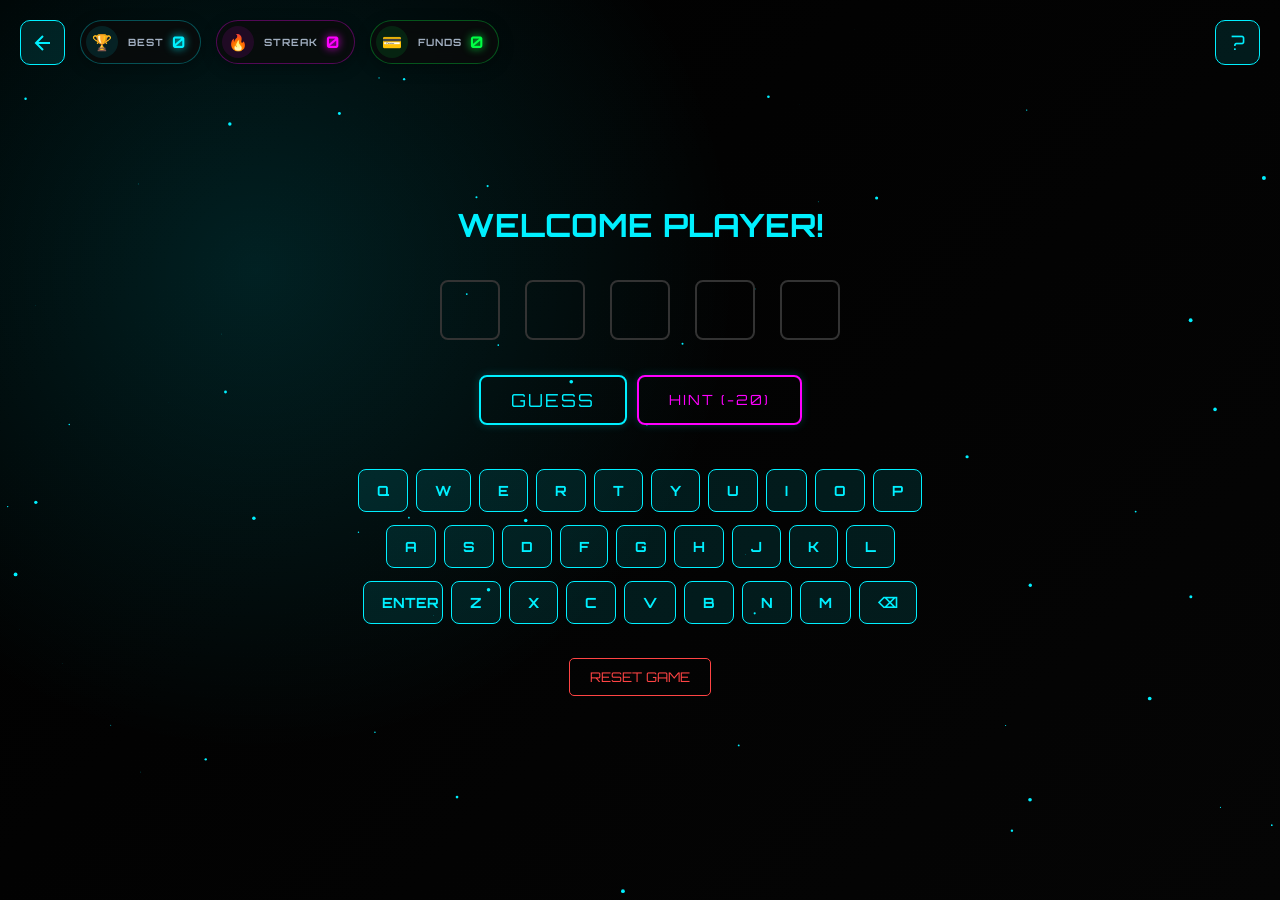
==== commit 76ff6ccc: "UI upate" ====
--- a/game.html
+++ b/game.html
@@ -13,19 +13,27 @@
     <button id="back-to-home" class="back-home-btn" title="Back to Home">
         <svg viewBox="0 0 24 24" width="24" height="24" stroke="currentColor" stroke-width="2" fill="none"><path d="M19 12H5M12 19l-7-7 7-7"/></svg>
     </button>
-    <div class="top-left-stats">
-        <div class="stat-pill best-pill" title="High Score">
-            <div class="stat-icon">🏆</div>
-            <span class="stat-label">BEST</span>
-            <strong id="high-score-val" class="stat-value">0</strong>
-        </div>
-        
-        <div class="stat-pill streak-pill" title="Win Streak">
-            <div class="stat-icon">🔥</div>
-            <span class="stat-label">STREAK</span>
-            <strong id="streak-val" class="stat-value">0</strong>
-        </div>
+<!-- Floating Stats HUD (Updated with Funds) -->
+<div class="top-left-stats">
+    <div class="stat-pill best-pill" title="High Score">
+        <div class="stat-icon">🏆</div>
+        <span class="stat-label">BEST</span>
+        <strong id="high-score-val" class="stat-value">0</strong>
     </div>
+    
+    <div class="stat-pill streak-pill" title="Win Streak">
+        <div class="stat-icon">🔥</div>
+        <span class="stat-label">STREAK</span>
+        <strong id="streak-val" class="stat-value">0</strong>
+    </div>
+
+    <!-- NEW: Current Funds/Score Pill -->
+    <div class="stat-pill score-pill" title="Current Funds">
+        <div class="stat-icon">💳</div>
+        <span class="stat-label">FUNDS</span>
+        <strong id="current-score-val" class="stat-value">0</strong>
+    </div>
+</div>
     <div class="top-right-controls" style="position: fixed; top: 20px; right: 20px; display: flex; gap: 10px; z-index: 1001;">  
         <button id="help-btn" class="help-btn">?</button>
     </div>
--- a/style.css
+++ b/style.css
@@ -660,4 +660,27 @@
 body.light-mode .glow-btn:disabled {
     background: #cbd5e0 !important;
     color: #a0aec0 !important;
+}
+/* --- Score/Funds Pill Styling --- */
+.score-pill {
+    border-color: rgba(0, 255, 68, 0.3); /* Neon Green base */
+}
+
+.score-pill:hover { 
+    border-color: #00ff44; 
+    box-shadow: 0 0 15px rgba(0, 255, 68, 0.4); 
+}
+
+.score-pill .stat-icon { background: rgba(0, 255, 68, 0.1); }
+.score-pill .stat-value { color: #00ff44; text-shadow: 0 0 8px #00ff44; }
+
+/* Light Mode Overrides for Score Pill */
+body.light-mode .score-pill:hover {
+    border-color: #cbd5e0;
+    box-shadow: 0 6px 12px rgba(0, 0, 0, 0.1);
+}
+
+body.light-mode .score-pill .stat-value {
+    color: #38a169; /* Flat, professional green */
+    text-shadow: none;
 }
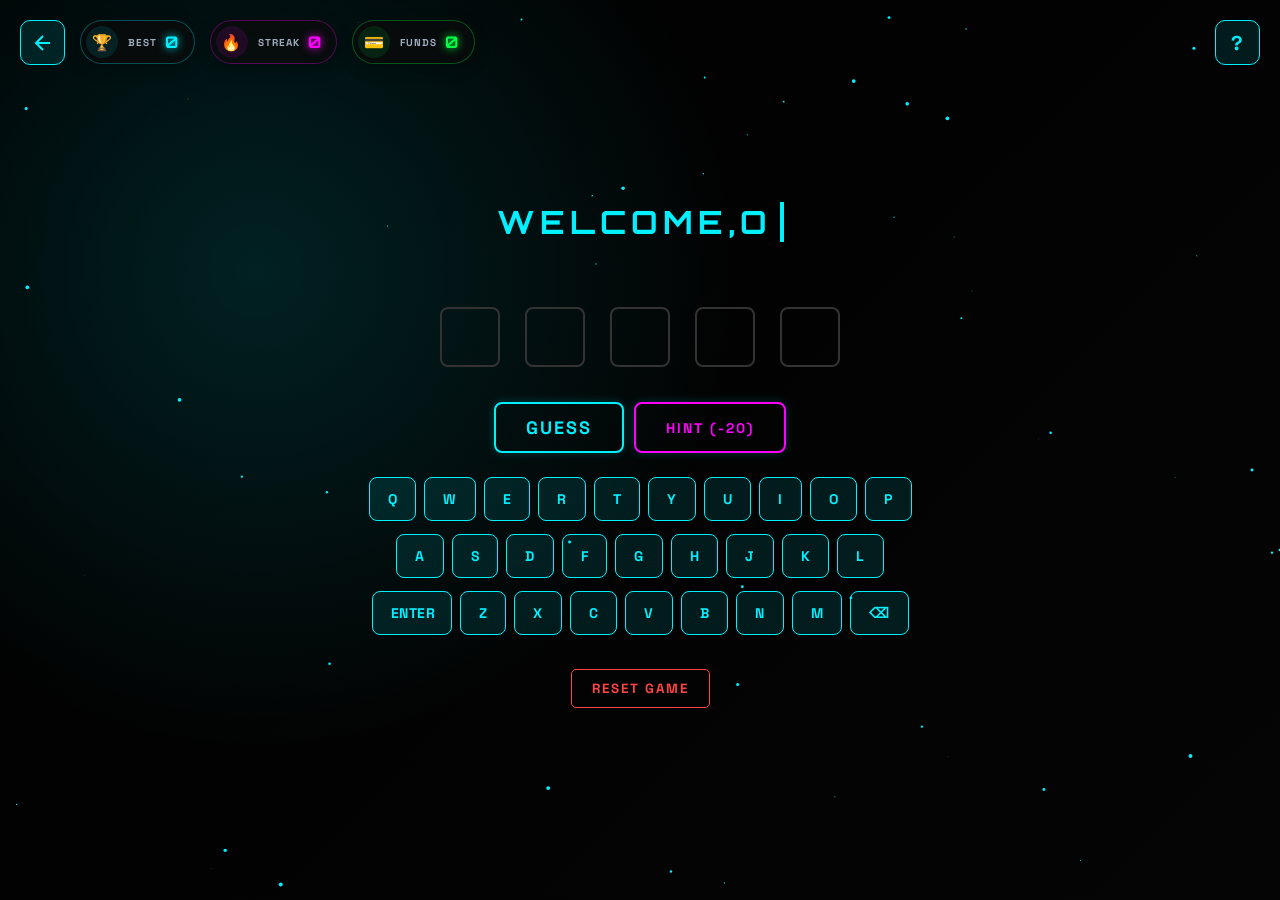
==== commit 504e7d79: "final fix issue" ====
--- a/game.html
+++ b/game.html
@@ -4,7 +4,10 @@
     <meta charset="UTF-8">
     <title>GMT Neon Word Game</title>
     <meta name="viewport" content="width=device-width, initial-scale=1.0">
-    <link href="https://fonts.googleapis.com/css2?family=Orbitron:wght@400;700&display=swap" rel="stylesheet">
+<!-- Replace your old font link with this dual-font load -->
+<link rel="preconnect" href="https://fonts.googleapis.com">
+<link rel="preconnect" href="https://fonts.gstatic.com" crossorigin>
+<link href="https://fonts.googleapis.com/css2?family=Orbitron:wght@700;800&family=Space+Grotesk:wght@400;500;700&display=swap" rel="stylesheet">
     <link rel="stylesheet" href="style.css">
 </head>
 <body>
@@ -105,7 +108,7 @@
     </div>
 
     <div class="game-container">
-        <h1 id="welcome-text">WELCOME PLAYER</h1>
+        <h1 id="welcome-text"></h1>
 
         <div class="guess-box">
             <div id="tile-container">
--- a/style.css
+++ b/style.css
@@ -1,6 +1,46 @@
 
 * { box-sizing: border-box; margin: 0; padding: 0; font-family: 'Orbitron', sans-serif; }
 
+body {
+    font-family: 'Space Grotesk', sans-serif;
+    letter-spacing: 0.5px; 
+}
+.game-title,
+.modal-title,
+.agent-credits,
+.stat-value,
+.pos-badge,
+.let-badge {
+    font-family: 'Orbitron', sans-serif;
+}
+
+button, 
+.glow-btn, 
+.start-game-btn, 
+.danger-glow-btn {
+    font-family: 'Space Grotesk', sans-serif;
+    font-weight: 700;
+    letter-spacing: 2px; 
+}
+
+.agent-label,
+.setting-label,
+.stat-label {
+    font-family: 'Space Grotesk', sans-serif;
+    font-weight: 500;
+    letter-spacing: 1.5px;
+    text-transform: uppercase;
+}
+
+.key {
+    font-family: 'Space Grotesk', sans-serif;
+    font-weight: 700;
+}
+
+.tile {
+    font-family: 'Orbitron', sans-serif;
+    font-weight: 700;
+}
 body {
     display: flex; justify-content: center; align-items: center; height: 100vh;
     background: radial-gradient(circle at 20% 30%, #00f0ff22 0%, transparent 40%),
@@ -298,31 +338,48 @@
 /* =========================================
    HISTORY LOG UI UPGRADE
 ========================================= */
+/* =========================================
+   TOAST-STYLE HISTORY LOG (LEFT SIDE)
+========================================= */
 #history {
-    max-width: 350px;
-    margin: 20px auto;
+    position: fixed;
+    top: 100px; /* Positions it below your Top-Left Stats HUD */
+    left: 20px;
     display: flex;
     flex-direction: column;
-    gap: 10px;
+    gap: 12px;
+    z-index: 999;
+    pointer-events: none; /* Ensures you can click the background behind the toasts */
 }
 
 .history-item {
     display: flex;
-    justify-content: space-between;
     align-items: center;
-    background: rgba(0, 240, 255, 0.05);
-    border: 1px solid rgba(0, 240, 255, 0.3);
-    padding: 12px 15px;
-    border-radius: 8px;
-    animation: slide-up 0.3s ease-out;
+    gap: 15px;
+    background: rgba(10, 10, 10, 0.85);
+    backdrop-filter: blur(10px);
+    
+    /* Toast Design: Flat left side with a thick neon accent, rounded right side */
+    border-left: 4px solid #00f0ff; 
+    border-top: 1px solid rgba(0, 240, 255, 0.2);
+    border-right: 1px solid rgba(0, 240, 255, 0.2);
+    border-bottom: 1px solid rgba(0, 240, 255, 0.2);
+    border-radius: 0 12px 12px 0; 
+    
+    padding: 12px 20px;
+    box-shadow: 0 10px 20px rgba(0, 0, 0, 0.4);
+    
+    /* Snappy entrance animation */
+    animation: slide-in-left 0.5s cubic-bezier(0.175, 0.885, 0.32, 1.275) forwards;
+    pointer-events: auto;
 }
 
 .history-word {
-    font-size: 18px;
+    font-size: 16px;
     font-weight: bold;
-    letter-spacing: 3px;
+    letter-spacing: 4px;
     color: #ffffff;
-    text-shadow: 0 0 5px rgba(255, 255, 255, 0.5);
+    text-shadow: 0 0 8px rgba(255, 255, 255, 0.5);
 }
 
 .history-stats {
@@ -339,49 +396,52 @@
 }
 
 /* Dark Mode Badges */
-.pos-badge {
-    background: rgba(0, 255, 68, 0.1);
-    color: #00ff44;
-    border: 1px solid #00ff44;
-    box-shadow: 0 0 10px rgba(0, 255, 68, 0.2);
-}
-
-.let-badge {
-    background: rgba(255, 255, 0, 0.1);
-    color: #ffff00;
-    border: 1px solid #ffff00;
-    box-shadow: 0 0 10px rgba(255, 255, 0, 0.2);
-}
-
-@keyframes slide-up {
-    from { opacity: 0; transform: translateY(10px); }
-    to { opacity: 1; transform: translateY(0); }
+.pos-badge { background: rgba(0, 255, 68, 0.1); color: #00ff44; border: 1px solid #00ff44; box-shadow: 0 0 10px rgba(0, 255, 68, 0.2); }
+.let-badge { background: rgba(255, 255, 0, 0.1); color: #ffff00; border: 1px solid #ffff00; box-shadow: 0 0 10px rgba(255, 255, 0, 0.2); }
+
+/* The Slide-in Animation */
+@keyframes slide-in-left {
+    0% { opacity: 0; transform: translateX(-150%); }
+    100% { opacity: 1; transform: translateX(0); }
 }
 
 /* --- LIGHT MODE OVERRIDES --- */
 body.light-mode .history-item {
-    background: #ffffff;
-    border: 1px solid #e2e8f0;
-    box-shadow: 0 2px 5px rgba(0, 0, 0, 0.02);
-}
-
-body.light-mode .history-word {
-    color: #2d3748;
-    text-shadow: none;
-}
-
-body.light-mode .pos-badge {
-    background: #f0fff4; /* Soft green */
-    color: #38a169;
-    border: 1px solid #9ae6b4;
-    box-shadow: none;
-}
-
-body.light-mode .let-badge {
-    background: #fffff0; /* Soft yellow */
-    color: #d69e2e;
-    border: 1px solid #f6e05e;
-    box-shadow: none;
+    background: rgba(255, 255, 255, 0.95);
+    border-left: 4px solid #3182ce;
+    border-top: 1px solid #e2e8f0;
+    border-right: 1px solid #e2e8f0;
+    border-bottom: 1px solid #e2e8f0;
+    box-shadow: 0 8px 15px rgba(0, 0, 0, 0.05);
+}
+
+body.light-mode .history-word { color: #1a202c; text-shadow: none; }
+body.light-mode .pos-badge { background: #f0fff4; color: #38a169; border: 1px solid #9ae6b4; box-shadow: none; }
+body.light-mode .let-badge { background: #fffff0; color: #d69e2e; border: 1px solid #f6e05e; box-shadow: none; }
+
+/* --- MOBILE RESPONSIVE FIX --- */
+@media screen and (max-width: 768px) {
+    #history {
+        top: 75px; /* Pushes it up slightly on mobile */
+        left: 0; /* Glues it directly to the edge of the screen */
+        gap: 8px;
+    }
+    
+    .history-item {
+        padding: 8px 12px 8px 15px; /* Tighter padding to save space */
+        gap: 10px;
+        border-radius: 0 8px 8px 0;
+    }
+    
+    .history-word {
+        font-size: 13px;
+        letter-spacing: 2px;
+    }
+    
+    .stat-badge {
+        padding: 3px 6px;
+        font-size: 9px;
+    }
 }
 /* =========================================
    FLOATING STATS HUD (BEST & STREAK)
@@ -683,4 +743,197 @@
 body.light-mode .score-pill .stat-value {
     color: #38a169; /* Flat, professional green */
     text-shadow: none;
+}
+/* =========================================
+   INDEX PAGE UI UPGRADES
+========================================= */
+
+/* 1. Gradient Game Title */
+.game-title.gradient-text {
+    background: linear-gradient(135deg, #00f0ff 0%, #ff00ff 100%);
+    -webkit-background-clip: text;
+    -webkit-text-fill-color: transparent;
+    text-shadow: 0 0 30px rgba(0, 240, 255, 0.2); /* Soft glow behind the gradient */
+    font-weight: 800;
+}
+
+body.light-mode .game-title.gradient-text {
+    background: linear-gradient(135deg, #2b6cb0 0%, #d53f8c 100%);
+    -webkit-background-clip: text;
+    -webkit-text-fill-color: transparent;
+    text-shadow: none;
+}
+
+/* 2. Agent Card (Replaces basic profile box) */
+.agent-card {
+    display: flex;
+    justify-content: center; /* Centers the details perfectly */
+    align-items: center;
+    background: rgba(10, 10, 10, 0.6);
+    backdrop-filter: blur(10px);
+    border: 1px solid rgba(0, 240, 255, 0.4);
+    border-radius: 16px;
+    padding: 20px 40px; /* Slightly wider padding looks better without the icon */
+    margin-bottom: 40px;
+    box-shadow: 0 10px 30px rgba(0, 240, 255, 0.15);
+    transition: transform 0.3s;
+}
+
+.agent-card:hover { transform: translateY(-3px); }
+
+
+.agent-details {
+    display: flex;
+    align-items: center;
+    gap: 30px; /* Increased gap slightly to give the text more breathing room */
+    text-align: center; /* Center the text inside the columns */
+}
+
+.agent-info, .agent-stats {
+    display: flex;
+    flex-direction: column;
+    align-items: center; /* Aligns the Label and Number in the center */
+}
+
+.agent-label {
+    font-size: 10px;
+    color: #a0aec0;
+    letter-spacing: 2px;
+    margin-bottom: 5px;
+    font-weight: bold;
+}
+
+.agent-name {
+    font-size: 18px;
+    color: #ffffff;
+    letter-spacing: 1px;
+}
+
+.agent-credits {
+    font-size: 24px;
+    color: #00ff44;
+    text-shadow: 0 0 10px rgba(0, 255, 68, 0.5);
+}
+
+.agent-divider {
+    width: 2px;
+    height: 40px;
+    background: rgba(0, 240, 255, 0.3);
+}
+
+/* Light Mode Overrides for Agent Card */
+body.light-mode .agent-card {
+    background: #ffffff;
+    border-color: #e2e8f0;
+    box-shadow: 0 10px 25px rgba(0, 0, 0, 0.05);
+}
+body.light-mode .agent-avatar { background: #f7fafc; border-color: #cbd5e0; }
+body.light-mode .agent-name { color: #1a202c; }
+body.light-mode .agent-credits { color: #38a169; text-shadow: none; }
+body.light-mode .agent-divider { background: #e2e8f0; }
+
+/* 3. Premium Settings Modal */
+.settings-container {
+    display: flex;
+    flex-direction: column;
+    gap: 15px;
+    margin-top: 20px;
+}
+
+.premium-setting {
+    background: rgba(255, 255, 255, 0.03);
+    padding: 15px 20px;
+    border-radius: 10px;
+    border: 1px solid rgba(255, 255, 255, 0.05);
+    margin: 0 !important; /* Overrides old setting-row margin */
+}
+
+.setting-label {
+    font-size: 14px;
+    color: #cbd5e0;
+    letter-spacing: 1px;
+    font-weight: bold;
+}
+
+.setting-toggle {
+    padding: 8px 20px !important;
+    font-size: 12px !important;
+    width: 100px;
+}
+
+/* Premium Volume Slider */
+.premium-slider {
+    width: 100% !important;
+    height: 6px;
+    background: rgba(255, 255, 255, 0.1);
+    border-radius: 5px;
+    outline: none;
+    -webkit-appearance: none;
+}
+
+.premium-slider::-webkit-slider-thumb {
+    -webkit-appearance: none;
+    appearance: none;
+    width: 20px;
+    height: 20px;
+    border-radius: 50%;
+    background: #00f0ff;
+    cursor: pointer;
+    box-shadow: 0 0 10px #00f0ff;
+}
+
+body.light-mode .premium-setting { background: #f7fafc; border-color: #edf2f7; }
+body.light-mode .setting-label { color: #4a5568; }
+body.light-mode .premium-slider { background: #e2e8f0; }
+body.light-mode .premium-slider::-webkit-slider-thumb { background: #3182ce; box-shadow: none; }
+
+/* Mobile Adjustments for Agent Card */
+@media screen and (max-width: 480px) {
+    .agent-card { flex-direction: column; text-align: center; gap: 10px; padding: 15px; }
+    .agent-details { flex-direction: column; gap: 10px; }
+    .agent-info, .agent-stats { align-items: center; }
+    .agent-divider { width: 80%; height: 2px; }
+}
+/* =========================================
+   TYPEWRITER EFFECT (WELCOME TEXT)
+========================================= */
+#welcome-text {
+    font-size: 32px;
+    letter-spacing: 5px;
+    margin-bottom: 30px;
+    margin-top: 10px;
+    min-height: 40px; /* Prevents the page layout from jumping before the text types */
+    display: inline-block; /* Required for the cursor to hug the end of the text */
+}
+
+/* The Blinking Cursor */
+.typing-active {
+    border-right: 4px solid #00f0ff; /* Neon Cyan Cursor */
+    padding-right: 8px; /* Space between the last letter and the cursor */
+    animation: blink-cursor 0.8s step-end infinite;
+}
+
+@keyframes blink-cursor {
+    from, to { border-color: transparent; }
+    50% { border-color: #00f0ff; }
+}
+
+/* --- LIGHT MODE OVERRIDES --- */
+body.light-mode .typing-active {
+    border-right-color: #3182ce; /* Professional Flat Blue Cursor */
+    animation: blink-cursor-light 0.8s step-end infinite;
+}
+
+@keyframes blink-cursor-light {
+    from, to { border-color: transparent; }
+    50% { border-color: #3182ce; }
+}
+
+/* Mobile adjustments so the name fits on small screens */
+@media screen and (max-width: 480px) {
+    #welcome-text {
+        font-size: 22px;
+        letter-spacing: 3px;
+        min-height: 30px;
+    }
 }
